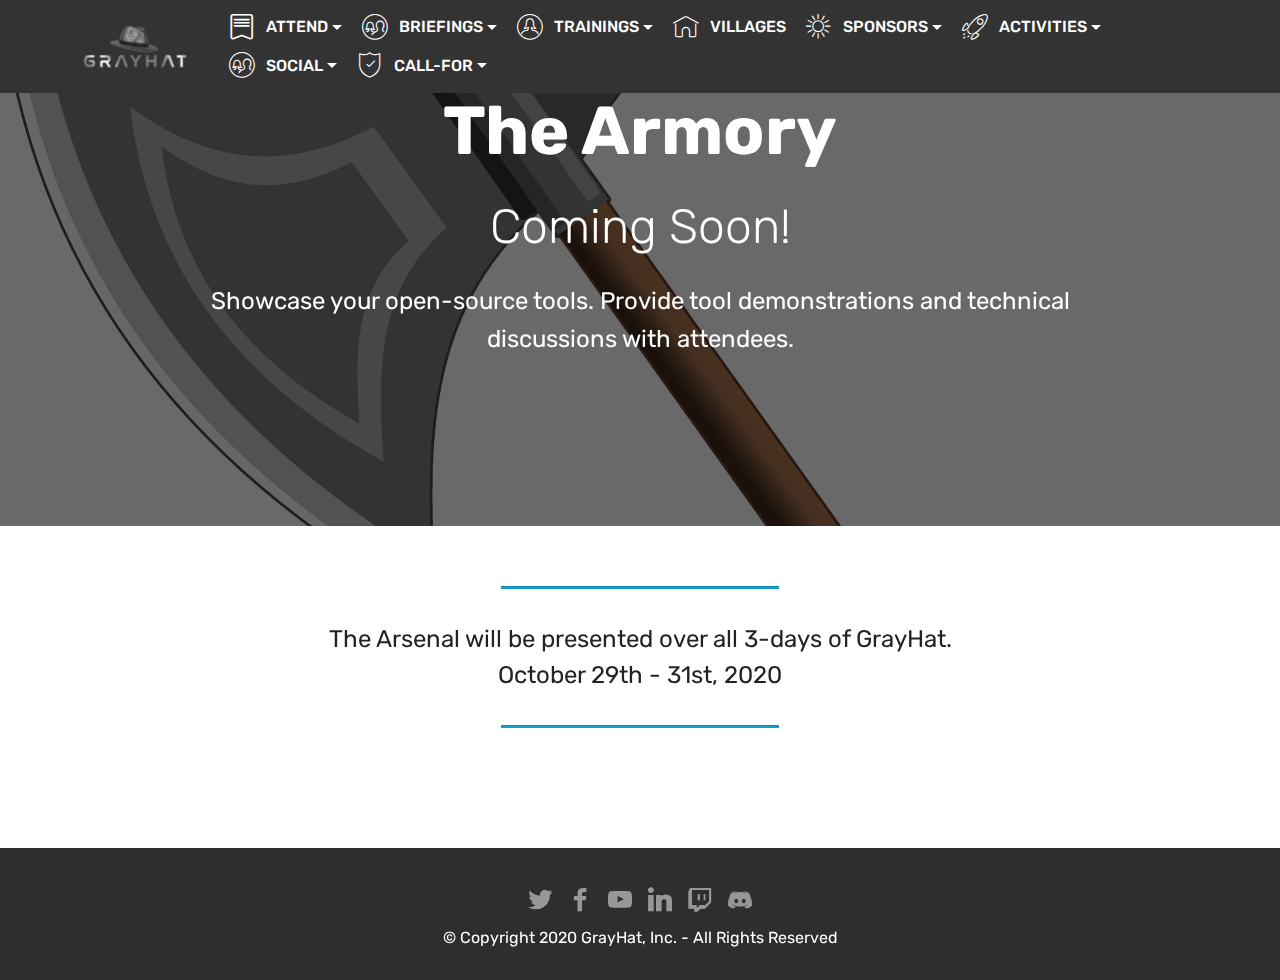
==== armory.html @ 20789bc1 "updating site" ====
<!DOCTYPE html>
<html  >
<head>
  <!-- Site made with Mobirise Website Builder v4.12.4, https://mobirise.com -->
  <meta charset="UTF-8">
  <meta http-equiv="X-UA-Compatible" content="IE=edge">
  <meta name="generator" content="Mobirise v4.12.4, mobirise.com">
  <meta name="viewport" content="width=device-width, initial-scale=1, minimum-scale=1">
  <link rel="shortcut icon" href="assets/images/grayhat-logo-1-122x69.png" type="image/x-icon">
  <meta name="description" content="GrayHat - The Armory">
  
  
  <title>GrayHat - The Armory</title>
  <link rel="stylesheet" href="assets/web/assets/mobirise-icons-bold/mobirise-icons-bold.css">
  <link rel="stylesheet" href="assets/web/assets/mobirise-icons/mobirise-icons.css">
  <link rel="stylesheet" href="assets/bootstrap/css/bootstrap.min.css">
  <link rel="stylesheet" href="assets/bootstrap/css/bootstrap-grid.min.css">
  <link rel="stylesheet" href="assets/bootstrap/css/bootstrap-reboot.min.css">
  <link rel="stylesheet" href="assets/tether/tether.min.css">
  <link rel="stylesheet" href="assets/socicon/css/styles.css">
  <link rel="stylesheet" href="assets/dropdown/css/style.css">
  <link rel="stylesheet" href="assets/theme/css/style.css">
  <link rel="preload" as="style" href="assets/mobirise/css/mbr-additional.css"><link rel="stylesheet" href="assets/mobirise/css/mbr-additional.css" type="text/css">
  
  
  
</head>
<body>
  <section class="menu cid-s6uldyGZI9" once="menu" id="menu1-14">

    

    <nav class="navbar navbar-expand beta-menu navbar-dropdown align-items-center navbar-fixed-top navbar-toggleable-sm">
        <button class="navbar-toggler navbar-toggler-right" type="button" data-toggle="collapse" data-target="#navbarSupportedContent" aria-controls="navbarSupportedContent" aria-expanded="false" aria-label="Toggle navigation">
            <div class="hamburger">
                <span></span>
                <span></span>
                <span></span>
                <span></span>
            </div>
        </button>
        <div class="menu-logo">
            <div class="navbar-brand">
                <span class="navbar-logo">
                    <a href="https://grayhat.co">
                         <img src="assets/images/grayhat-logo-1-122x69.png" alt="Mobirise" title="" style="height: 3.8rem;">
                    </a>
                </span>
                
            </div>
        </div>
        <div class="collapse navbar-collapse" id="navbarSupportedContent">
            <ul class="navbar-nav nav-dropdown nav-right" data-app-modern-menu="true"><li class="nav-item dropdown">
                    <a class="nav-link link text-white dropdown-toggle display-4" href="https://grayhat.co/schedule.html" data-toggle="dropdown-submenu" aria-expanded="false"><span class="mbrib-bookmark mbr-iconfont mbr-iconfont-btn"></span>
                        ATTEND</a><div class="dropdown-menu"><a class="text-white dropdown-item display-4" href="https://www.eventbrite.com/e/grayhat-conference-tickets-117352322957" target="_blank">Registration<br></a><a class="text-white dropdown-item display-4" href="index.html" target="_blank">CISO Summit<br></a><a class="text-white dropdown-item display-4" href="women-in-tech.html" target="_blank">Women in Tech<br></a><a class="text-white dropdown-item display-4" href="coc.html" target="_blank">Code of Conduct<br></a></div>
                </li><li class="nav-item dropdown"><a class="nav-link link text-white dropdown-toggle display-4" href="https://grayhat.co/schedule.html" aria-expanded="false" data-toggle="dropdown-submenu"><span class="mbri-users mbr-iconfont mbr-iconfont-btn"></span>
                        BRIEFINGS</a><div class="dropdown-menu"><a class="text-white dropdown-item display-4" href="sched.html" aria-expanded="false" target="_blank">Keynotes<br></a><a class="text-white dropdown-item display-4" href="index.html" aria-expanded="false" target="_blank">Village Briefings<br></a><a class="text-white dropdown-item display-4" href="coc.html" aria-expanded="false" target="_blank">Code of Conduct<br></a></div></li><li class="nav-item dropdown"><a class="nav-link link text-white dropdown-toggle display-4" href="https://grayhat.co/schedule.html" aria-expanded="false" data-toggle="dropdown-submenu"><span class="mbri-user2 mbr-iconfont mbr-iconfont-btn"></span>
                        TRAININGS</a><div class="dropdown-menu"><a class="text-white dropdown-item display-4" href="index.html" aria-expanded="false">Pre-Con Training<br></a><a class="text-white dropdown-item display-4" href="index.html" aria-expanded="false">Training Schedule<br></a><a class="text-white dropdown-item display-4" href="index.html" aria-expanded="false">On-Demand Training<br></a><a class="text-white dropdown-item display-4" href="index.html" aria-expanded="false">Meet the Expert<br></a><a class="text-white dropdown-item display-4" href="index.html" aria-expanded="false">Hands-On Labs<br></a><a class="text-white dropdown-item display-4" href="coc.html" aria-expanded="false">Code of Conduct <br></a></div></li><li class="nav-item"><a class="nav-link link text-white display-4" href="villages.html" aria-expanded="false"><span class="mbri-home mbr-iconfont mbr-iconfont-btn"></span>
                        VILLAGES</a></li><li class="nav-item dropdown"><a class="nav-link link text-white dropdown-toggle display-4" href="https://grayhat.co/schedule.html" aria-expanded="false" data-toggle="dropdown-submenu"><span class="mbri-sun2 mbr-iconfont mbr-iconfont-btn"></span>
                        SPONSORS</a><div class="dropdown-menu"><a class="text-white dropdown-item display-4" href="sponsor-news.html" aria-expanded="false">Business Hall<br></a><a class="text-white dropdown-item display-4" href="sponsor-news.html" aria-expanded="false">Demo Labs<br></a><a class="text-white dropdown-item display-4" href="sponsor-news.html" aria-expanded="false">Become a Sponsor<br></a><a class="text-white dropdown-item display-4" href="sponsor-news.html" aria-expanded="false">Sponsor News<br></a></div></li><li class="nav-item dropdown"><a class="nav-link link text-white dropdown-toggle display-4" href="https://grayhat.co/schedule.html" aria-expanded="false" data-toggle="dropdown-submenu"><span class="mbri-rocket mbr-iconfont mbr-iconfont-btn"></span>
                        ACTIVITIES</a><div class="dropdown-menu"><div class="dropdown"><a class="text-white dropdown-item dropdown-toggle display-4" href="https://grayhat.co/schedule.html" aria-expanded="false" data-toggle="dropdown-submenu">Armory<br></a><div class="dropdown-menu dropdown-submenu"><a class="text-white dropdown-item display-4" href="armory.html" aria-expanded="false">Overview<br></a><a class="text-white dropdown-item display-4" href="armory.html" aria-expanded="false">Schedule</a></div></div><div class="dropdown"><a class="text-white dropdown-item dropdown-toggle display-4" href="https://grayhat.co/schedule.html" aria-expanded="false" data-toggle="dropdown-submenu">Contests</a><div class="dropdown-menu dropdown-submenu"><a class="text-white dropdown-item display-4" href="https://grayhat.co/schedule.html" aria-expanded="false">OpenSOC</a><a class="text-white dropdown-item display-4" href="https://grayhat.co/schedule.html" aria-expanded="false">GrayHat CTF</a><a class="text-white dropdown-item display-4" href="https://grayhat.co/schedule.html" aria-expanded="false">Red Team CTF</a><a class="text-white dropdown-item display-4" href="https://grayhat.co/schedule.html" aria-expanded="false">OpenCTF</a></div></div><div class="dropdown"><a class="text-white dropdown-item dropdown-toggle display-4" href="https://grayhat.co/schedule.html" aria-expanded="false" data-toggle="dropdown-submenu">Bug Bounty Summit</a><div class="dropdown-menu dropdown-submenu"><a class="text-white dropdown-item display-4" href="https://grayhat.co/schedule.html" aria-expanded="false">Schedule</a><a class="text-white dropdown-item display-4" href="https://grayhat.co/schedule.html" aria-expanded="false">Bug Bounty Companies</a><a class="text-white dropdown-item display-4" href="https://grayhat.co/schedule.html" aria-expanded="false">Awards Ceremony</a></div></div></div></li><li class="nav-item dropdown"><a class="nav-link link text-white dropdown-toggle display-4" href="https://grayhat.co/schedule.html" aria-expanded="false" data-toggle="dropdown-submenu"><span class="mbri-users mbr-iconfont mbr-iconfont-btn"></span>
                        SOCIAL</a><div class="dropdown-menu"><a class="text-white dropdown-item display-4" href="https://discordapp.com/channels/689529864558346331/752277700617437337" aria-expanded="false" target="_blank">Hacker Jeopardy</a><a class="text-white dropdown-item display-4" href="https://discordapp.com/channels/689529864558346331/752277747950420088" aria-expanded="false" target="_blank">Hacker Karaoke</a><a class="text-white dropdown-item display-4" href="https://discordapp.com/channels/689529864558346331/752277824051609680" aria-expanded="false" target="_blank">Hacker Jack</a><a class="text-white dropdown-item display-4" href="https://discordapp.com/channels/689529864558346331/752277846139076668" aria-expanded="false" target="_blank">Who Slide is It?</a></div></li><li class="nav-item dropdown"><a class="nav-link link text-white dropdown-toggle display-4" href="https://grayhat.co/schedule.html" aria-expanded="false" data-toggle="dropdown-submenu"><span class="mbri-protect mbr-iconfont mbr-iconfont-btn"></span>
                        CALL-FOR</a><div class="dropdown-menu"><a class="text-white dropdown-item display-4" href="https://docs.google.com/forms/d/e/1FAIpQLSeH85j9T8kRL5LylYqbS5KAeYRYimTyxGJGVFm8DTb9JPrv-w/viewform" aria-expanded="false" target="_blank">Call for Training</a><a class="text-white dropdown-item display-4" href="https://docs.google.com/forms/d/e/1FAIpQLSdlSzEYxf9-gH452ZTFCKAq9mHn47L626XNvXeAyffzyzsGUw/viewform" aria-expanded="false">Call for Villages</a><a class="text-white dropdown-item display-4" href="https://docs.google.com/forms/d/e/1FAIpQLSejqxSB2N9RmgLuUEq3yHIbuRSvRcI33FbCUlPXoOQoURFlgw/viewform" aria-expanded="false" target="_blank">Call for Armory</a><a class="text-white dropdown-item display-4" href="https://grayhat.co/schedule.html" aria-expanded="false">Call for Volunteers</a><a class="text-white dropdown-item display-4" href="https://grayhat.co/schedule.html" aria-expanded="false">Scholarship</a><a class="text-white dropdown-item display-4" href="coc.html" aria-expanded="false" target="_blank">Code of Conduct</a></div></li></ul>
            
        </div>
    </nav>
</section>

<section class="engine"><a href="https://mobirise.info/f">easy website maker</a></section><section class="header1 cid-s9QWpRsljf mbr-parallax-background" id="header1-16">

    

    <div class="mbr-overlay" style="opacity: 0.6; background-color: rgb(16, 16, 16);">
    </div>

    <div class="container">
        <div class="row justify-content-md-center">
            <div class="mbr-white col-md-10">
                <h1 class="mbr-section-title align-center mbr-bold pb-3 mbr-fonts-style display-1">
                    The Armory</h1>
                <h3 class="mbr-section-subtitle align-center mbr-light pb-3 mbr-fonts-style display-2">
                    Coming Soon!</h3>
                <p class="mbr-text align-center pb-3 mbr-fonts-style display-5">
                    Showcase your open-source tools. Provide tool demonstrations and technical discussions with attendees.</p>
                
            </div>
        </div>
    </div>

</section>

<section class="mbr-section article content9 cid-s9QWuADCw8" id="content9-17">
    
     

    <div class="container">
        <div class="inner-container" style="width: 100%;">
            <hr class="line" style="width: 25%;">
            <div class="section-text align-center mbr-fonts-style display-5">
                    The Arsenal will be presented over all 3-days of GrayHat.<br>October 29th - 31st, 2020</div>
            <hr class="line" style="width: 25%;">
        </div>
        </div>
</section>

<section once="footers" class="cid-s6uloFWdCZ" id="footer7-15">

    

    

    <div class="container">
        <div class="media-container-row align-center mbr-white">
            <div class="row row-links">
                <ul class="foot-menu">
                    
                    
                    
                    
                    
                <li class="foot-menu-item mbr-fonts-style display-7">&nbsp;</li><li class="foot-menu-item mbr-fonts-style display-7">&nbsp;</li><li class="foot-menu-item mbr-fonts-style display-7">&nbsp;</li><li class="foot-menu-item mbr-fonts-style display-7">&nbsp;</li><li class="foot-menu-item mbr-fonts-style display-7">&nbsp; &nbsp; &nbsp; &nbsp;</li></ul>
            </div>
            <div class="row social-row">
                <div class="social-list align-right pb-2">
                    
                    
                    
                    
                    
                    
                <div class="soc-item">
                        <a href="https://grayhat.co" target="_blank">
                            <span class="mbr-iconfont mbr-iconfont-social socicon-twitter socicon"></span>
                        </a>
                    </div><div class="soc-item">
                        <a href="https://grayhat.co" target="_blank">
                            <span class="mbr-iconfont mbr-iconfont-social socicon-facebook socicon"></span>
                        </a>
                    </div><div class="soc-item">
                        <a href="https://grayhat.co" target="_blank">
                            <span class="mbr-iconfont mbr-iconfont-social socicon-youtube socicon"></span>
                        </a>
                    </div><div class="soc-item">
                        <a href="https://grayhat.co" target="_blank">
                            <span class="mbr-iconfont mbr-iconfont-social socicon-linkedin socicon"></span>
                        </a>
                    </div><div class="soc-item">
                        <a href="https://grayhat.co" target="_blank">
                            <span class="mbr-iconfont mbr-iconfont-social socicon-twitch socicon"></span>
                        </a>
                    </div><div class="soc-item">
                        <a href="https://grayhat.co" target="_blank">
                            <span class="mbr-iconfont mbr-iconfont-social socicon-discord socicon"></span>
                        </a>
                    </div></div>
            </div>
            <div class="row row-copirayt">
                <p class="mbr-text mb-0 mbr-fonts-style mbr-white align-center display-7">
                    © Copyright 2020 GrayHat, Inc. - All Rights Reserved
                </p>
            </div>
        </div>
    </div>
</section>


  <script src="assets/web/assets/jquery/jquery.min.js"></script>
  <script src="assets/popper/popper.min.js"></script>
  <script src="assets/bootstrap/js/bootstrap.min.js"></script>
  <script src="assets/smoothscroll/smooth-scroll.js"></script>
  <script src="assets/tether/tether.min.js"></script>
  <script src="assets/touchswipe/jquery.touch-swipe.min.js"></script>
  <script src="assets/parallax/jarallax.min.js"></script>
  <script src="assets/dropdown/js/nav-dropdown.js"></script>
  <script src="assets/dropdown/js/navbar-dropdown.js"></script>
  <script src="assets/theme/js/script.js"></script>
  
  
</body>
</html>
---- assets/web/assets/mobirise-icons-bold/mobirise-icons-bold.css ----
@font-face {
  font-family: 'mobirise-icons-bold';
  font-display: swap;
  src:  url('mobirise-icons-bold.eot?m1l4yr');
  src:  url('mobirise-icons-bold.eot?m1l4yr#iefix') format('embedded-opentype'),
    url('mobirise-icons-bold.ttf?m1l4yr') format('truetype'),
    url('mobirise-icons-bold.woff?m1l4yr') format('woff'),
    url('mobirise-icons-bold.svg?m1l4yr#mobirise-icons-bold') format('svg');
  font-weight: normal;
  font-style: normal;
}

[class^="mbrib-"], [class*="mbrib-"] {
  /* use !important to prevent issues with browser extensions that change fonts */
  font-family: 'mobirise-icons-bold' !important;
  speak: none;
  font-style: normal;
  font-weight: normal;
  font-variant: normal;
  text-transform: none;
  line-height: 1;

  /* Better Font Rendering =========== */
  -webkit-font-smoothing: antialiased;
  -moz-osx-font-smoothing: grayscale;
}

.mbrib-add-submenu:before {
  content: "\e900";
}
.mbrib-alert:before {
  content: "\e901";
}
.mbrib-align-center:before {
  content: "\e902";
}
.mbrib-align-justify:before {
  content: "\e903";
}
.mbrib-align-left:before {
  content: "\e904";
}
.mbrib-align-right:before {
  content: "\e905";
}
.mbrib-android:before {
  content: "\e906";
}
.mbrib-apple:before {
  content: "\e907";
}
.mbrib-arrow-down:before {
  content: "\e908";
}
.mbrib-arrow-next:before {
  content: "\e909";
}
.mbrib-arrow-prev:before {
  content: "\e90a";
}
.mbrib-arrow-up:before {
  content: "\e90b";
}
.mbrib-bold:before {
  content: "\e90c";
}
.mbrib-bookmark:before {
  content: "\e90d";
}
.mbrib-bootstrap:before {
  content: "\e90e";
}
.mbrib-briefcase:before {
  content: "\e90f";
}
.mbrib-browse:before {
  content: "\e910";
}
.mbrib-bulleted-list:before {
  content: "\e911";
}
.mbrib-calendar:before {
  content: "\e912";
}
.mbrib-camera:before {
  content: "\e913";
}
.mbrib-cart-add:before {
  content: "\e914";
}
.mbrib-cart-full:before {
  content: "\e915";
}
.mbrib-cash:before {
  content: "\e916";
}
.mbrib-change-style:before {
  content: "\e917";
}
.mbrib-chat:before {
  content: "\e918";
}
.mbrib-clock:before {
  content: "\e919";
}
.mbrib-close:before {
  content: "\e91a";
}
.mbrib-cloud:before {
  content: "\e91b";
}
.mbrib-code:before {
  content: "\e91c";
}
.mbrib-contact-form:before {
  content: "\e91d";
}
.mbrib-credit-card:before {
  content: "\e91e";
}
.mbrib-cursor-click:before {
  content: "\e91f";
}
.mbrib-cust-feedback:before {
  content: "\e920";
}
.mbrib-database:before {
  content: "\e921";
}
.mbrib-delivery:before {
  content: "\e922";
}
.mbrib-desktop:before {
  content: "\e923";
}
.mbrib-devices:before {
  content: "\e924";
}
.mbrib-down:before {
  content: "\e925";
}
.mbrib-download:before {
  content: "\e926";
}
.mbrib-drag-n-drop:before {
  content: "\e927";
}
.mbrib-drag-n-drop2:before {
  content: "\e928";
}
.mbrib-edit:before {
  content: "\e929";
}
.mbrib-edit2:before {
  content: "\e92a";
}
.mbrib-error:before {
  content: "\e92b";
}
.mbrib-extension:before {
  content: "\e92c";
}
.mbrib-features:before {
  content: "\e92d";
}
.mbrib-file:before {
  content: "\e92e";
}
.mbrib-flag:before {
  content: "\e92f";
}
.mbrib-folder:before {
  content: "\e930";
}
.mbrib-gift:before {
  content: "\e931";
}
.mbrib-github:before {
  content: "\e932";
}
.mbrib-globe-2:before {
  content: "\e933";
}
.mbrib-globe:before {
  content: "\e934";
}
.mbrib-growing-chart:before {
  content: "\e935";
}
.mbrib-hearth:before {
  content: "\e936";
}
.mbrib-help:before {
  content: "\e937";
}
.mbrib-home:before {
  content: "\e938";
}
.mbrib-hot-cup:before {
  content: "\e939";
}
.mbrib-idea:before {
  content: "\e93a";
}
.mbrib-image-gallery:before {
  content: "\e93b";
}
.mbrib-image-slider:before {
  content: "\e93c";
}
.mbrib-info:before {
  content: "\e93d";
}
.mbrib-italic:before {
  content: "\e93e";
}
.mbrib-key:before {
  content: "\e93f";
}
.mbrib-laptop:before {
  content: "\e940";
}
.mbrib-layers:before {
  content: "\e941";
}
.mbrib-left-right:before {
  content: "\e942";
}
.mbrib-left:before {
  content: "\e943";
}
.mbrib-letter:before {
  content: "\e944";
}
.mbrib-like:before {
  content: "\e945";
}
.mbrib-link:before {
  content: "\e946";
}
.mbrib-lock:before {
  content: "\e947";
}
.mbrib-login:before {
  content: "\e948";
}
.mbrib-logout:before {
  content: "\e949";
}
.mbrib-magic-stick:before {
  content: "\e94a";
}
.mbrib-map-pin:before {
  content: "\e94b";
}
.mbrib-menu:before {
  content: "\e94c";
}
.mbrib-mobile:before {
  content: "\e94d";
}
.mbrib-mobile2:before {
  content: "\e94e";
}
.mbrib-mobirise:before {
  content: "\e94f";
}
.mbrib-more-horizontal:before {
  content: "\e950";
}
.mbrib-more-vertical:before {
  content: "\e951";
}
.mbrib-music:before {
  content: "\e952";
}
.mbrib-new-file:before {
  content: "\e953";
}
.mbrib-numbered-list:before {
  content: "\e954";
}
.mbrib-opened-folder:before {
  content: "\e955";
}
.mbrib-pages:before {
  content: "\e956";
}
.mbrib-paper-plane:before {
  content: "\e957";
}
.mbrib-paperclip:before {
  content: "\e958";
}
.mbrib-photo:before {
  content: "\e959";
}
.mbrib-photos:before {
  content: "\e95a";
}
.mbrib-pin:before {
  content: "\e95b";
}
.mbrib-play:before {
  content: "\e95c";
}
.mbrib-plus:before {
  content: "\e95d";
}
.mbrib-preview:before {
  content: "\e95e";
}
.mbrib-print:before {
  content: "\e95f";
}
.mbrib-protect:before {
  content: "\e960";
}
.mbrib-question:before {
  content: "\e961";
}
.mbrib-quote-left:before {
  content: "\e962";
}
.mbrib-quote-right:before {
  content: "\e963";
}
.mbrib-redo:before {
  content: "\e964";
}
.mbrib-refresh:before {
  content: "\e965";
}
.mbrib-responsive:before {
  content: "\e966";
}
.mbrib-right:before {
  content: "\e967";
}
.mbrib-rocket:before {
  content: "\e968";
}
.mbrib-sad-face:before {
  content: "\e969";
}
.mbrib-sale:before {
  content: "\e96a";
}
.mbrib-save:before {
  content: "\e96b";
}
.mbrib-search:before {
  content: "\e96c";
}
.mbrib-setting:before {
  content: "\e96d";
}
.mbrib-setting2:before {
  content: "\e96e";
}
.mbrib-setting3:before {
  content: "\e96f";
}
.mbrib-share:before {
  content: "\e970";
}
.mbrib-shopping-bag:before {
  content: "\e971";
}
.mbrib-shopping-basket:before {
  content: "\e972";
}
.mbrib-shopping-cart:before {
  content: "\e973";
}
.mbrib-sites:before {
  content: "\e974";
}
.mbrib-smile-face:before {
  content: "\e975";
}
.mbrib-speed:before {
  content: "\e976";
}
.mbrib-star:before {
  content: "\e977";
}
.mbrib-success:before {
  content: "\e978";
}
.mbrib-sun:before {
  content: "\e979";
}
.mbrib-sun2:before {
  content: "\e97a";
}
.mbrib-tablet-vertical:before {
  content: "\e97b";
}
.mbrib-tablet:before {
  content: "\e97c";
}
.mbrib-target:before {
  content: "\e97d";
}
.mbrib-timer:before {
  content: "\e97e";
}
.mbrib-to-ftp:before {
  content: "\e97f";
}
.mbrib-to-local-drive:before {
  content: "\e980";
}
.mbrib-touch-swipe:before {
  content: "\e981";
}
.mbrib-touch:before {
  content: "\e982";
}
.mbrib-trash:before {
  content: "\e983";
}
.mbrib-underline:before {
  content: "\e984";
}
.mbrib-undo:before {
  content: "\e985";
}
.mbrib-unlink:before {
  content: "\e986";
}
.mbrib-unlock:before {
  content: "\e987";
}
.mbrib-up-down:before {
  content: "\e988";
}
.mbrib-up:before {
  content: "\e989";
}
.mbrib-update:before {
  content: "\e98a";
}
.mbrib-upload:before {
  content: "\e98b";
}
.mbrib-user:before {
  content: "\e98c";
}
.mbrib-user2:before {
  content: "\e98d";
}
.mbrib-users:before {
  content: "\e98e";
}
.mbrib-video-play:before {
  content: "\e98f";
}
.mbrib-video:before {
  content: "\e990";
}
.mbrib-watch:before {
  content: "\e991";
}
.mbrib-website-theme:before {
  content: "\e992";
}
.mbrib-wifi:before {
  content: "\e993";
}
.mbrib-windows:before {
  content: "\e994";
}
.mbrib-zoom-out:before {
  content: "\e995";
}
---- assets/web/assets/mobirise-icons/mobirise-icons.css ----
@font-face {
  font-family: 'MobiriseIcons';
  src:  url('mobirise-icons.eot?spat4u');
  src:  url('mobirise-icons.eot?spat4u#iefix') format('embedded-opentype'),
    url('mobirise-icons.ttf?spat4u') format('truetype'),
    url('mobirise-icons.woff?spat4u') format('woff'),
    url('mobirise-icons.svg?spat4u#MobiriseIcons') format('svg');
  font-weight: normal;
  font-style: normal;
  font-display: swap;
}

[class^="mbri-"], [class*=" mbri-"] {
  /* use !important to prevent issues with browser extensions that change fonts */
  font-family: MobiriseIcons !important;
  speak: none;
  font-style: normal;
  font-weight: normal;
  font-variant: normal;
  text-transform: none;
  line-height: 1;

  /* Better Font Rendering =========== */
  -webkit-font-smoothing: antialiased;
  -moz-osx-font-smoothing: grayscale;
}

.mbri-add-submenu:before {
  content: "\e900";
}
.mbri-alert:before {
  content: "\e901";
}
.mbri-align-center:before {
  content: "\e902";
}
.mbri-align-justify:before {
  content: "\e903";
}
.mbri-align-left:before {
  content: "\e904";
}
.mbri-align-right:before {
  content: "\e905";
}
.mbri-android:before {
  content: "\e906";
}
.mbri-apple:before {
  content: "\e907";
}
.mbri-arrow-down:before {
  content: "\e908";
}
.mbri-arrow-next:before {
  content: "\e909";
}
.mbri-arrow-prev:before {
  content: "\e90a";
}
.mbri-arrow-up:before {
  content: "\e90b";
}
.mbri-bold:before {
  content: "\e90c";
}
.mbri-bookmark:before {
  content: "\e90d";
}
.mbri-bootstrap:before {
  content: "\e90e";
}
.mbri-briefcase:before {
  content: "\e90f";
}
.mbri-browse:before {
  content: "\e910";
}
.mbri-bulleted-list:before {
  content: "\e911";
}
.mbri-calendar:before {
  content: "\e912";
}
.mbri-camera:before {
  content: "\e913";
}
.mbri-cart-add:before {
  content: "\e914";
}
.mbri-cart-full:before {
  content: "\e915";
}
.mbri-cash:before {
  content: "\e916";
}
.mbri-change-style:before {
  content: "\e917";
}
.mbri-chat:before {
  content: "\e918";
}
.mbri-clock:before {
  content: "\e919";
}
.mbri-close:before {
  content: "\e91a";
}
.mbri-cloud:before {
  content: "\e91b";
}
.mbri-code:before {
  content: "\e91c";
}
.mbri-contact-form:before {
  content: "\e91d";
}
.mbri-credit-card:before {
  content: "\e91e";
}
.mbri-cursor-click:before {
  content: "\e91f";
}
.mbri-cust-feedback:before {
  content: "\e920";
}
.mbri-database:before {
  content: "\e921";
}
.mbri-delivery:before {
  content: "\e922";
}
.mbri-desktop:before {
  content: "\e923";
}
.mbri-devices:before {
  content: "\e924";
}
.mbri-down:before {
  content: "\e925";
}
.mbri-download:before {
  content: "\e989";
}
.mbri-drag-n-drop:before {
  content: "\e927";
}
.mbri-drag-n-drop2:before {
  content: "\e928";
}
.mbri-edit:before {
  content: "\e929";
}
.mbri-edit2:before {
  content: "\e92a";
}
.mbri-error:before {
  content: "\e92b";
}
.mbri-extension:before {
  content: "\e92c";
}
.mbri-features:before {
  content: "\e92d";
}
.mbri-file:before {
  content: "\e92e";
}
.mbri-flag:before {
  content: "\e92f";
}
.mbri-folder:before {
  content: "\e930";
}
.mbri-gift:before {
  content: "\e931";
}
.mbri-github:before {
  content: "\e932";
}
.mbri-globe:before {
  content: "\e933";
}
.mbri-globe-2:before {
  content: "\e934";
}
.mbri-growing-chart:before {
  content: "\e935";
}
.mbri-hearth:before {
  content: "\e936";
}
.mbri-help:before {
  content: "\e937";
}
.mbri-home:before {
  content: "\e938";
}
.mbri-hot-cup:before {
  content: "\e939";
}
.mbri-idea:before {
  content: "\e93a";
}
.mbri-image-gallery:before {
  content: "\e93b";
}
.mbri-image-slider:before {
  content: "\e93c";
}
.mbri-info:before {
  content: "\e93d";
}
.mbri-italic:before {
  content: "\e93e";
}
.mbri-key:before {
  content: "\e93f";
}
.mbri-laptop:before {
  content: "\e940";
}
.mbri-layers:before {
  content: "\e941";
}
.mbri-left-right:before {
  content: "\e942";
}
.mbri-left:before {
  content: "\e943";
}
.mbri-letter:before {
  content: "\e944";
}
.mbri-like:before {
  content: "\e945";
}
.mbri-link:before {
  content: "\e946";
}
.mbri-lock:before {
  content: "\e947";
}
.mbri-login:before {
  content: "\e948";
}
.mbri-logout:before {
  content: "\e949";
}
.mbri-magic-stick:before {
  content: "\e94a";
}
.mbri-map-pin:before {
  content: "\e94b";
}
.mbri-menu:before {
  content: "\e94c";
}
.mbri-mobile:before {
  content: "\e94d";
}
.mbri-mobile2:before {
  content: "\e94e";
}
.mbri-mobirise:before {
  content: "\e94f";
}
.mbri-more-horizontal:before {
  content: "\e950";
}
.mbri-more-vertical:before {
  content: "\e951";
}
.mbri-music:before {
  content: "\e952";
}
.mbri-new-file:before {
  content: "\e953";
}
.mbri-numbered-list:before {
  content: "\e954";
}
.mbri-opened-folder:before {
  content: "\e955";
}
.mbri-pages:before {
  content: "\e956";
}
.mbri-paper-plane:before {
  content: "\e957";
}
.mbri-paperclip:before {
  content: "\e958";
}
.mbri-photo:before {
  content: "\e959";
}
.mbri-photos:before {
  content: "\e95a";
}
.mbri-pin:before {
  content: "\e95b";
}
.mbri-play:before {
  content: "\e95c";
}
.mbri-plus:before {
  content: "\e95d";
}
.mbri-preview:before {
  content: "\e95e";
}
.mbri-print:before {
  content: "\e95f";
}
.mbri-protect:before {
  content: "\e960";
}
.mbri-question:before {
  content: "\e961";
}
.mbri-quote-left:before {
  content: "\e962";
}
.mbri-quote-right:before {
  content: "\e963";
}
.mbri-refresh:before {
  content: "\e964";
}
.mbri-responsive:before {
  content: "\e965";
}
.mbri-right:before {
  content: "\e966";
}
.mbri-rocket:before {
  content: "\e967";
}
.mbri-sad-face:before {
  content: "\e968";
}
.mbri-sale:before {
  content: "\e969";
}
.mbri-save:before {
  content: "\e96a";
}
.mbri-search:before {
  content: "\e96b";
}
.mbri-setting:before {
  content: "\e96c";
}
.mbri-setting2:before {
  content: "\e96d";
}
.mbri-setting3:before {
  content: "\e96e";
}
.mbri-share:before {
  content: "\e96f";
}
.mbri-shopping-bag:before {
  content: "\e970";
}
.mbri-shopping-basket:before {
  content: "\e971";
}
.mbri-shopping-cart:before {
  content: "\e972";
}
.mbri-sites:before {
  content: "\e973";
}
.mbri-smile-face:before {
  content: "\e974";
}
.mbri-speed:before {
  content: "\e975";
}
.mbri-star:before {
  content: "\e976";
}
.mbri-success:before {
  content: "\e977";
}
.mbri-sun:before {
  content: "\e978";
}
.mbri-sun2:before {
  content: "\e979";
}
.mbri-tablet:before {
  content: "\e97a";
}
.mbri-tablet-vertical:before {
  content: "\e97b";
}
.mbri-target:before {
  content: "\e97c";
}
.mbri-timer:before {
  content: "\e97d";
}
.mbri-to-ftp:before {
  content: "\e97e";
}
.mbri-to-local-drive:before {
  content: "\e97f";
}
.mbri-touch-swipe:before {
  content: "\e980";
}
.mbri-touch:before {
  content: "\e981";
}
.mbri-trash:before {
  content: "\e982";
}
.mbri-underline:before {
  content: "\e983";
}
.mbri-unlink:before {
  content: "\e984";
}
.mbri-unlock:before {
  content: "\e985";
}
.mbri-up-down:before {
  content: "\e986";
}
.mbri-up:before {
  content: "\e987";
}
.mbri-update:before {
  content: "\e988";
}
.mbri-upload:before {
 content: "\e926"; 
}
.mbri-user:before {
  content: "\e98a";
}
.mbri-user2:before {
  content: "\e98b";
}
.mbri-users:before {
  content: "\e98c";
}
.mbri-video:before {
  content: "\e98d";
}
.mbri-video-play:before {
  content: "\e98e";
}
.mbri-watch:before {
  content: "\e98f";
}
.mbri-website-theme:before {
  content: "\e990";
}
.mbri-wifi:before {
  content: "\e991";
}
.mbri-windows:before {
  content: "\e992";
}
.mbri-zoom-out:before {
  content: "\e993";
}
.mbri-redo:before {
  content: "\e994";
}
.mbri-undo:before {
  content: "\e995";
}
---- assets/socicon/css/styles.css ----
@charset "UTF-8";

@font-face {
  font-family: 'Socicon';
  src:  url('../fonts/socicon.eot');
  src:  url('../fonts/socicon.eot?#iefix') format('embedded-opentype'),
    url('../fonts/socicon.woff2') format('woff2'),
    url('../fonts/socicon.ttf') format('truetype'),
    url('../fonts/socicon.woff') format('woff'),
    url('../fonts/socicon.svg#socicon') format('svg');
  font-weight: normal;
  font-style: normal;
}

[data-icon]:before {
  font-family: "socicon" !important;
  content: attr(data-icon);
  font-style: normal !important;
  font-weight: normal !important;
  font-variant: normal !important;
  text-transform: none !important;
  speak: none;
  line-height: 1;
  -webkit-font-smoothing: antialiased;
  -moz-osx-font-smoothing: grayscale;
}

[class^="socicon-"], [class*=" socicon-"] {
  /* use !important to prevent issues with browser extensions that change fonts */
  font-family: 'Socicon' !important;
  speak: none;
  font-style: normal;
  font-weight: normal;
  font-variant: normal;
  text-transform: none;
  line-height: 1;

  /* Better Font Rendering =========== */
  -webkit-font-smoothing: antialiased;
  -moz-osx-font-smoothing: grayscale;
}

.socicon-eitaa:before {
  content: "\e97c";
}
.socicon-soroush:before {
  content: "\e97d";
}
.socicon-bale:before {
  content: "\e97e";
}
.socicon-zazzle:before {
  content: "\e97b";
}
.socicon-society6:before {
  content: "\e97a";
}
.socicon-redbubble:before {
  content: "\e979";
}
.socicon-avvo:before {
  content: "\e978";
}
.socicon-stitcher:before {
  content: "\e977";
}
.socicon-googlehangouts:before {
  content: "\e974";
}
.socicon-dlive:before {
  content: "\e975";
}
.socicon-vsco:before {
  content: "\e976";
}
.socicon-flipboard:before {
  content: "\e973";
}
.socicon-ubuntu:before {
  content: "\e958";
}
.socicon-artstation:before {
  content: "\e959";
}
.socicon-invision:before {
  content: "\e95a";
}
.socicon-torial:before {
  content: "\e95b";
}
.socicon-collectorz:before {
  content: "\e95c";
}
.socicon-seenthis:before {
  content: "\e95d";
}
.socicon-googleplaymusic:before {
  content: "\e95e";
}
.socicon-debian:before {
  content: "\e95f";
}
.socicon-filmfreeway:before {
  content: "\e960";
}
.socicon-gnome:before {
  content: "\e961";
}
.socicon-itchio:before {
  content: "\e962";
}
.socicon-jamendo:before {
  content: "\e963";
}
.socicon-mix:before {
  content: "\e964";
}
.socicon-sharepoint:before {
  content: "\e965";
}
.socicon-tinder:before {
  content: "\e966";
}
.socicon-windguru:before {
  content: "\e967";
}
.socicon-cdbaby:before {
  content: "\e968";
}
.socicon-elementaryos:before {
  content: "\e969";
}
.socicon-stage32:before {
  content: "\e96a";
}
.socicon-tiktok:before {
  content: "\e96b";
}
.socicon-gitter:before {
  content: "\e96c";
}
.socicon-letterboxd:before {
  content: "\e96d";
}
.socicon-threema:before {
  content: "\e96e";
}
.socicon-splice:before {
  content: "\e96f";
}
.socicon-metapop:before {
  content: "\e970";
}
.socicon-naver:before {
  content: "\e971";
}
.socicon-remote:before {
  content: "\e972";
}
.socicon-internet:before {
  content: "\e957";
}
.socicon-moddb:before {
  content: "\e94b";
}
.socicon-indiedb:before {
  content: "\e94c";
}
.socicon-traxsource:before {
  content: "\e94d";
}
.socicon-gamefor:before {
  content: "\e94e";
}
.socicon-pixiv:before {
  content: "\e94f";
}
.socicon-myanimelist:before {
  content: "\e950";
}
.socicon-blackberry:before {
  content: "\e951";
}
.socicon-wickr:before {
  content: "\e952";
}
.socicon-spip:before {
  content: "\e953";
}
.socicon-napster:before {
  content: "\e954";
}
.socicon-beatport:before {
  content: "\e955";
}
.socicon-hackerone:before {
  content: "\e956";
}
.socicon-hackernews:before {
  content: "\e946";
}
.socicon-smashwords:before {
  content: "\e947";
}
.socicon-kobo:before {
  content: "\e948";
}
.socicon-bookbub:before {
  content: "\e949";
}
.socicon-mailru:before {
  content: "\e94a";
}
.socicon-gitlab:before {
  content: "\e945";
}
.socicon-instructables:before {
  content: "\e944";
}
.socicon-portfolio:before {
  content: "\e943";
}
.socicon-codered:before {
  content: "\e940";
}
.socicon-origin:before {
  content: "\e941";
}
.socicon-nextdoor:before {
  content: "\e942";
}
.socicon-udemy:before {
  content: "\e93f";
}
.socicon-livemaster:before {
  content: "\e93e";
}
.socicon-crunchbase:before {
  content: "\e93b";
}
.socicon-homefy:before {
  content: "\e93c";
}
.socicon-calendly:before {
  content: "\e93d";
}
.socicon-realtor:before {
  content: "\e90f";
}
.socicon-tidal:before {
  content: "\e910";
}
.socicon-qobuz:before {
  content: "\e911";
}
.socicon-natgeo:before {
  content: "\e912";
}
.socicon-mastodon:before {
  content: "\e913";
}
.socicon-unsplash:before {
  content: "\e914";
}
.socicon-homeadvisor:before {
  content: "\e915";
}
.socicon-angieslist:before {
  content: "\e916";
}
.socicon-codepen:before {
  content: "\e917";
}
.socicon-slack:before {
  content: "\e918";
}
.socicon-openaigym:before {
  content: "\e919";
}
.socicon-logmein:before {
  content: "\e91a";
}
.socicon-fiverr:before {
  content: "\e91b";
}
.socicon-gotomeeting:before {
  content: "\e91c";
}
.socicon-aliexpress:before {
  content: "\e91d";
}
.socicon-guru:before {
  content: "\e91e";
}
.socicon-appstore:before {
  content: "\e91f";
}
.socicon-homes:before {
  content: "\e920";
}
.socicon-zoom:before {
  content: "\e921";
}
.socicon-alibaba:before {
  content: "\e922";
}
.socicon-craigslist:before {
  content: "\e923";
}
.socicon-wix:before {
  content: "\e924";
}
.socicon-redfin:before {
  content: "\e925";
}
.socicon-googlecalendar:before {
  content: "\e926";
}
.socicon-shopify:before {
  content: "\e927";
}
.socicon-freelancer:before {
  content: "\e928";
}
.socicon-seedrs:before {
  content: "\e929";
}
.socicon-bing:before {
  content: "\e92a";
}
.socicon-doodle:before {
  content: "\e92b";
}
.socicon-bonanza:before {
  content: "\e92c";
}
.socicon-squarespace:before {
  content: "\e92d";
}
.socicon-toptal:before {
  content: "\e92e";
}
.socicon-gust:before {
  content: "\e92f";
}
.socicon-ask:before {
  content: "\e930";
}
.socicon-trulia:before {
  content: "\e931";
}
.socicon-loomly:before {
  content: "\e932";
}
.socicon-ghost:before {
  content: "\e933";
}
.socicon-upwork:before {
  content: "\e934";
}
.socicon-fundable:before {
  content: "\e935";
}
.socicon-booking:before {
  content: "\e936";
}
.socicon-googlemaps:before {
  content: "\e937";
}
.socicon-zillow:before {
  content: "\e938";
}
.socicon-niconico:before {
  content: "\e939";
}
.socicon-toneden:before {
  content: "\e93a";
}
.socicon-augment:before {
  content: "\e908";
}
.socicon-bitbucket:before {
  content: "\e909";
}
.socicon-fyuse:before {
  content: "\e90a";
}
.socicon-yt-gaming:before {
  content: "\e90b";
}
.socicon-sketchfab:before {
  content: "\e90c";
}
.socicon-mobcrush:before {
  content: "\e90d";
}
.socicon-microsoft:before {
  content: "\e90e";
}
.socicon-pandora:before {
  content: "\e907";
}
.socicon-messenger:before {
  content: "\e906";
}
.socicon-gamewisp:before {
  content: "\e905";
}
.socicon-bloglovin:before {
  content: "\e904";
}
.socicon-tunein:before {
  content: "\e903";
}
.socicon-gamejolt:before {
  content: "\e901";
}
.socicon-trello:before {
  content: "\e902";
}
.socicon-spreadshirt:before {
  content: "\e900";
}
.socicon-500px:before {
  content: "\e000";
}
.socicon-8tracks:before {
  content: "\e001";
}
.socicon-airbnb:before {
  content: "\e002";
}
.socicon-alliance:before {
  content: "\e003";
}
.socicon-amazon:before {
  content: "\e004";
}
.socicon-amplement:before {
  content: "\e005";
}
.socicon-android:before {
  content: "\e006";
}
.socicon-angellist:before {
  content: "\e007";
}
.socicon-apple:before {
  content: "\e008";
}
.socicon-appnet:before {
  content: "\e009";
}
.socicon-baidu:before {
  content: "\e00a";
}
.socicon-bandcamp:before {
  content: "\e00b";
}
.socicon-battlenet:before {
  content: "\e00c";
}
.socicon-mixer:before {
  content: "\e00d";
}
.socicon-bebee:before {
  content: "\e00e";
}
.socicon-bebo:before {
  content: "\e00f";
}
.socicon-behance:before {
  content: "\e010";
}
.socicon-blizzard:before {
  content: "\e011";
}
.socicon-blogger:before {
  content: "\e012";
}
.socicon-buffer:before {
  content: "\e013";
}
.socicon-chrome:before {
  content: "\e014";
}
.socicon-coderwall:before {
  content: "\e015";
}
.socicon-curse:before {
  content: "\e016";
}
.socicon-dailymotion:before {
  content: "\e017";
}
.socicon-deezer:before {
  content: "\e018";
}
.socicon-delicious:before {
  content: "\e019";
}
.socicon-deviantart:before {
  content: "\e01a";
}
.socicon-diablo:before {
  content: "\e01b";
}
.socicon-digg:before {
  content: "\e01c";
}
.socicon-discord:before {
  content: "\e01d";
}
.socicon-disqus:before {
  content: "\e01e";
}
.socicon-douban:before {
  content: "\e01f";
}
.socicon-draugiem:before {
  content: "\e020";
}
.socicon-dribbble:before {
  content: "\e021";
}
.socicon-drupal:before {
  content: "\e022";
}
.socicon-ebay:before {
  content: "\e023";
}
.socicon-ello:before {
  content: "\e024";
}
.socicon-endomodo:before {
  content: "\e025";
}
.socicon-envato:before {
  content: "\e026";
}
.socicon-etsy:before {
  content: "\e027";
}
.socicon-facebook:before {
  content: "\e028";
}
.socicon-feedburner:before {
  content: "\e029";
}
.socicon-filmweb:before {
  content: "\e02a";
}
.socicon-firefox:before {
  content: "\e02b";
}
.socicon-flattr:before {
  content: "\e02c";
}
.socicon-flickr:before {
  content: "\e02d";
}
.socicon-formulr:before {
  content: "\e02e";
}
.socicon-forrst:before {
  content: "\e02f";
}
.socicon-foursquare:before {
  content: "\e030";
}
.socicon-friendfeed:before {
  content: "\e031";
}
.socicon-github:before {
  content: "\e032";
}
.socicon-goodreads:before {
  content: "\e033";
}
.socicon-google:before {
  content: "\e034";
}
.socicon-googlescholar:before {
  content: "\e035";
}
.socicon-googlegroups:before {
  content: "\e036";
}
.socicon-googlephotos:before {
  content: "\e037";
}
.socicon-googleplus:before {
  content: "\e038";
}
.socicon-grooveshark:before {
  content: "\e039";
}
.socicon-hackerrank:before {
  content: "\e03a";
}
.socicon-hearthstone:before {
  content: "\e03b";
}
.socicon-hellocoton:before {
  content: "\e03c";
}
.socicon-heroes:before {
  content: "\e03d";
}
.socicon-smashcast:before {
  content: "\e03e";
}
.socicon-horde:before {
  content: "\e03f";
}
.socicon-houzz:before {
  content: "\e040";
}
.socicon-icq:before {
  content: "\e041";
}
.socicon-identica:before {
  content: "\e042";
}
.socicon-imdb:before {
  content: "\e043";
}
.socicon-instagram:before {
  content: "\e044";
}
.socicon-issuu:before {
  content: "\e045";
}
.socicon-istock:before {
  content: "\e046";
}
.socicon-itunes:before {
  content: "\e047";
}
.socicon-keybase:before {
  content: "\e048";
}
.socicon-lanyrd:before {
  content: "\e049";
}
.socicon-lastfm:before {
  content: "\e04a";
}
.socicon-line:before {
  content: "\e04b";
}
.socicon-linkedin:before {
  content: "\e04c";
}
.socicon-livejournal:before {
  content: "\e04d";
}
.socicon-lyft:before {
  content: "\e04e";
}
.socicon-macos:before {
  content: "\e04f";
}
.socicon-mail:before {
  content: "\e050";
}
.socicon-medium:before {
  content: "\e051";
}
.socicon-meetup:before {
  content: "\e052";
}
.socicon-mixcloud:before {
  content: "\e053";
}
.socicon-modelmayhem:before {
  content: "\e054";
}
.socicon-mumble:before {
  content: "\e055";
}
.socicon-myspace:before {
  content: "\e056";
}
.socicon-newsvine:before {
  content: "\e057";
}
.socicon-nintendo:before {
  content: "\e058";
}
.socicon-npm:before {
  content: "\e059";
}
.socicon-odnoklassniki:before {
  content: "\e05a";
}
.socicon-openid:before {
  content: "\e05b";
}
.socicon-opera:before {
  content: "\e05c";
}
.socicon-outlook:before {
  content: "\e05d";
}
.socicon-overwatch:before {
  content: "\e05e";
}
.socicon-patreon:before {
  content: "\e05f";
}
.socicon-paypal:before {
  content: "\e060";
}
.socicon-periscope:before {
  content: "\e061";
}
.socicon-persona:before {
  content: "\e062";
}
.socicon-pinterest:before {
  content: "\e063";
}
.socicon-play:before {
  content: "\e064";
}
.socicon-player:before {
  content: "\e065";
}
.socicon-playstation:before {
  content: "\e066";
}
.socicon-pocket:before {
  content: "\e067";
}
.socicon-qq:before {
  content: "\e068";
}
.socicon-quora:before {
  content: "\e069";
}
.socicon-raidcall:before {
  content: "\e06a";
}
.socicon-ravelry:before {
  content: "\e06b";
}
.socicon-reddit:before {
  content: "\e06c";
}
.socicon-renren:before {
  content: "\e06d";
}
.socicon-researchgate:before {
  content: "\e06e";
}
.socicon-residentadvisor:before {
  content: "\e06f";
}
.socicon-reverbnation:before {
  content: "\e070";
}
.socicon-rss:before {
  content: "\e071";
}
.socicon-sharethis:before {
  content: "\e072";
}
.socicon-skype:before {
  content: "\e073";
}
.socicon-slideshare:before {
  content: "\e074";
}
.socicon-smugmug:before {
  content: "\e075";
}
.socicon-snapchat:before {
  content: "\e076";
}
.socicon-songkick:before {
  content: "\e077";
}
.socicon-soundcloud:before {
  content: "\e078";
}
.socicon-spotify:before {
  content: "\e079";
}
.socicon-stackexchange:before {
  content: "\e07a";
}
.socicon-stackoverflow:before {
  content: "\e07b";
}
.socicon-starcraft:before {
  content: "\e07c";
}
.socicon-stayfriends:before {
  content: "\e07d";
}
.socicon-steam:before {
  content: "\e07e";
}
.socicon-storehouse:before {
  content: "\e07f";
}
.socicon-strava:before {
  content: "\e080";
}
.socicon-streamjar:before {
  content: "\e081";
}
.socicon-stumbleupon:before {
  content: "\e082";
}
.socicon-swarm:before {
  content: "\e083";
}
.socicon-teamspeak:before {
  content: "\e084";
}
.socicon-teamviewer:before {
  content: "\e085";
}
.socicon-technorati:before {
  content: "\e086";
}
.socicon-telegram:before {
  content: "\e087";
}
.socicon-tripadvisor:before {
  content: "\e088";
}
.socicon-tripit:before {
  content: "\e089";
}
.socicon-triplej:before {
  content: "\e08a";
}
.socicon-tumblr:before {
  content: "\e08b";
}
.socicon-twitch:before {
  content: "\e08c";
}
.socicon-twitter:before {
  content: "\e08d";
}
.socicon-uber:before {
  content: "\e08e";
}
.socicon-ventrilo:before {
  content: "\e08f";
}
.socicon-viadeo:before {
  content: "\e090";
}
.socicon-viber:before {
  content: "\e091";
}
.socicon-viewbug:before {
  content: "\e092";
}
.socicon-vimeo:before {
  content: "\e093";
}
.socicon-vine:before {
  content: "\e094";
}
.socicon-vkontakte:before {
  content: "\e095";
}
.socicon-warcraft:before {
  content: "\e096";
}
.socicon-wechat:before {
  content: "\e097";
}
.socicon-weibo:before {
  content: "\e098";
}
.socicon-whatsapp:before {
  content: "\e099";
}
.socicon-wikipedia:before {
  content: "\e09a";
}
.socicon-windows:before {
  content: "\e09b";
}
.socicon-wordpress:before {
  content: "\e09c";
}
.socicon-wykop:before {
  content: "\e09d";
}
.socicon-xbox:before {
  content: "\e09e";
}
.socicon-xing:before {
  content: "\e09f";
}
.socicon-yahoo:before {
  content: "\e0a0";
}
.socicon-yammer:before {
  content: "\e0a1";
}
.socicon-yandex:before {
  content: "\e0a2";
}
.socicon-yelp:before {
  content: "\e0a3";
}
.socicon-younow:before {
  content: "\e0a4";
}
.socicon-youtube:before {
  content: "\e0a5";
}
.socicon-zapier:before {
  content: "\e0a6";
}
.socicon-zerply:before {
  content: "\e0a7";
}
.socicon-zomato:before {
  content: "\e0a8";
}
.socicon-zynga:before {
  content: "\e0a9";
}
---- assets/dropdown/css/style.css ----
.navbar-dropdown {
  left: 0;
  padding: 0;
  position: absolute;
  right: 0;
  top: 0;
  transition: all 0.45s ease;
  z-index: 1030;
  background: #282828; }
  .navbar-dropdown .navbar-logo {
    margin-right: 0.8rem;
    transition: margin 0.3s ease-in-out;
    vertical-align: middle; }
    .navbar-dropdown .navbar-logo img {
      height: 3.125rem;
      transition: all 0.3s ease-in-out; }
    .navbar-dropdown .navbar-logo.mbr-iconfont {
      font-size: 3.125rem;
      line-height: 3.125rem; }
  .navbar-dropdown .navbar-caption {
    font-weight: 700;
    white-space: normal;
    vertical-align: -4px;
    line-height: 3.125rem !important; }
    .navbar-dropdown .navbar-caption, .navbar-dropdown .navbar-caption:hover {
      color: inherit;
      text-decoration: none; }
  .navbar-dropdown .mbr-iconfont + .navbar-caption {
    vertical-align: -1px; }
  .navbar-dropdown.navbar-fixed-top {
    position: fixed; }
  .navbar-dropdown .navbar-brand span {
    vertical-align: -4px; }
  .navbar-dropdown.bg-color.transparent {
    background: none; }
  .navbar-dropdown.navbar-short .navbar-brand {
    padding: 0.625rem 0; }
    .navbar-dropdown.navbar-short .navbar-brand span {
      vertical-align: -1px; }
  .navbar-dropdown.navbar-short .navbar-caption {
    line-height: 2.375rem !important;
    vertical-align: -2px; }
  .navbar-dropdown.navbar-short .navbar-logo {
    margin-right: 0.5rem; }
    .navbar-dropdown.navbar-short .navbar-logo img {
      height: 2.375rem; }
    .navbar-dropdown.navbar-short .navbar-logo.mbr-iconfont {
      font-size: 2.375rem;
      line-height: 2.375rem; }
  .navbar-dropdown.navbar-short .mbr-table-cell {
    height: 3.625rem; }
  .navbar-dropdown .navbar-close {
    left: 0.6875rem;
    position: fixed;
    top: 0.75rem;
    z-index: 1000; }
  .navbar-dropdown .hamburger-icon {
    content: "";
    display: inline-block;
    vertical-align: middle;
    width: 16px;
    -webkit-box-shadow: 0 -6px 0 1px #282828,0 0 0 1px #282828,0 6px 0 1px #282828;
    -moz-box-shadow: 0 -6px 0 1px #282828,0 0 0 1px #282828,0 6px 0 1px #282828;
    box-shadow: 0 -6px 0 1px #282828,0 0 0 1px #282828,0 6px 0 1px #282828; }

.dropdown-menu .dropdown-toggle[data-toggle="dropdown-submenu"]::after {
  border-bottom: 0.35em solid transparent;
  border-left: 0.35em solid;
  border-right: 0;
  border-top: 0.35em solid transparent;
  margin-left: 0.3rem; }

.dropdown-menu .dropdown-item:focus {
  outline: 0; }

.nav-dropdown {
  font-size: 0.75rem;
  font-weight: 500;
  height: auto !important; }
  .nav-dropdown .nav-btn {
    padding-left: 1rem; }
  .nav-dropdown .link {
    margin: .667em 1.667em;
    font-weight: 500;
    padding: 0;
    transition: color .2s ease-in-out; }
    .nav-dropdown .link.dropdown-toggle {
      margin-right: 2.583em; }
      .nav-dropdown .link.dropdown-toggle::after {
        margin-left: .25rem;
        border-top: 0.35em solid;
        border-right: 0.35em solid transparent;
        border-left: 0.35em solid transparent;
        border-bottom: 0; }
      .nav-dropdown .link.dropdown-toggle[aria-expanded="true"] {
        margin: 0;
        padding: 0.667em 3.263em  0.667em 1.667em; }
  .nav-dropdown .link::after,
  .nav-dropdown .dropdown-item::after {
    color: inherit; }
  .nav-dropdown .btn {
    font-size: 0.75rem;
    font-weight: 700;
    letter-spacing: 0;
    margin-bottom: 0;
    padding-left: 1.25rem;
    padding-right: 1.25rem; }
  .nav-dropdown .dropdown-menu {
    border-radius: 0;
    border: 0;
    left: 0;
    margin: 0;
    padding-bottom: 1.25rem;
    padding-top: 1.25rem;
    position: relative; }
  .nav-dropdown .dropdown-submenu {
    margin-left: 0.125rem;
    top: 0; }
  .nav-dropdown .dropdown-item {
    font-weight: 500;
    line-height: 2;
    padding: 0.3846em 4.615em 0.3846em 1.5385em;
    position: relative;
    transition: color .2s ease-in-out, background-color .2s ease-in-out; }
    .nav-dropdown .dropdown-item::after {
      margin-top: -0.3077em;
      position: absolute;
      right: 1.1538em;
      top: 50%; }
    .nav-dropdown .dropdown-item:focus, .nav-dropdown .dropdown-item:hover {
      background: none; }

@media (max-width: 767px) {
  .nav-dropdown.navbar-toggleable-sm {
    bottom: 0;
    display: none;
    left: 0;
    overflow-x: hidden;
    position: fixed;
    top: 0;
    transform: translateX(-100%);
    -ms-transform: translateX(-100%);
    -webkit-transform: translateX(-100%);
    width: 18.75rem;
    z-index: 999; } }
.nav-dropdown.navbar-toggleable-xl {
  bottom: 0;
  display: none;
  left: 0;
  overflow-x: hidden;
  position: fixed;
  top: 0;
  transform: translateX(-100%);
  -ms-transform: translateX(-100%);
  -webkit-transform: translateX(-100%);
  width: 18.75rem;
  z-index: 999; }

.nav-dropdown-sm {
  display: block !important;
  overflow-x: hidden;
  overflow: auto;
  padding-top: 3.875rem; }
  .nav-dropdown-sm::after {
    content: "";
    display: block;
    height: 3rem;
    width: 100%; }
  .nav-dropdown-sm.collapse.in ~ .navbar-close {
    display: block !important; }
  .nav-dropdown-sm.collapsing, .nav-dropdown-sm.collapse.in {
    transform: translateX(0);
    -ms-transform: translateX(0);
    -webkit-transform: translateX(0);
    transition: all 0.25s ease-out;
    -webkit-transition: all 0.25s ease-out;
    background: #282828; }
  .nav-dropdown-sm.collapsing[aria-expanded="false"] {
    transform: translateX(-100%);
    -ms-transform: translateX(-100%);
    -webkit-transform: translateX(-100%); }
  .nav-dropdown-sm .nav-item {
    display: block;
    margin-left: 0 !important;
    padding-left: 0; }
  .nav-dropdown-sm .link,
  .nav-dropdown-sm .dropdown-item {
    border-top: 1px dotted rgba(255, 255, 255, 0.1);
    font-size: 0.8125rem;
    line-height: 1.6;
    margin: 0 !important;
    padding: 0.875rem 2.4rem 0.875rem 1.5625rem !important;
    position: relative;
    white-space: normal; }
    .nav-dropdown-sm .link:focus, .nav-dropdown-sm .link:hover,
    .nav-dropdown-sm .dropdown-item:focus,
    .nav-dropdown-sm .dropdown-item:hover {
      background: rgba(0, 0, 0, 0.2) !important;
      color: #c0a375; }
  .nav-dropdown-sm .nav-btn {
    position: relative;
    padding: 1.5625rem 1.5625rem 0 1.5625rem; }
    .nav-dropdown-sm .nav-btn::before {
      border-top: 1px dotted rgba(255, 255, 255, 0.1);
      content: "";
      left: 0;
      position: absolute;
      top: 0;
      width: 100%; }
    .nav-dropdown-sm .nav-btn + .nav-btn {
      padding-top: 0.625rem; }
      .nav-dropdown-sm .nav-btn + .nav-btn::before {
        display: none; }
  .nav-dropdown-sm .btn {
    padding: 0.625rem 0; }
  .nav-dropdown-sm .dropdown-toggle[data-toggle="dropdown-submenu"]::after {
    margin-left: .25rem;
    border-top: 0.35em solid;
    border-right: 0.35em solid transparent;
    border-left: 0.35em solid transparent;
    border-bottom: 0; }
  .nav-dropdown-sm .dropdown-toggle[data-toggle="dropdown-submenu"][aria-expanded="true"]::after {
    border-top: 0;
    border-right: 0.35em solid transparent;
    border-left: 0.35em solid transparent;
    border-bottom: 0.35em solid; }
  .nav-dropdown-sm .dropdown-menu {
    margin: 0;
    padding: 0;
    position: relative;
    top: 0;
    left: 0;
    width: 100%;
    border: 0;
    float: none;
    border-radius: 0;
    background: none; }
  .nav-dropdown-sm .dropdown-submenu {
    left: 100%;
    margin-left: 0.125rem;
    margin-top: -1.25rem;
    top: 0; }

.navbar-toggleable-sm .nav-dropdown .dropdown-menu {
  position: absolute; }

.navbar-toggleable-sm .nav-dropdown .dropdown-submenu {
  left: 100%;
  margin-left: 0.125rem;
  margin-top: -1.25rem;
  top: 0; }

.navbar-toggleable-sm.opened .nav-dropdown .dropdown-menu {
  position: relative; }

.navbar-toggleable-sm.opened .nav-dropdown .dropdown-submenu {
  left: 0;
  margin-left: 00rem;
  margin-top: 0rem;
  top: 0; }

.is-builder .nav-dropdown.collapsing {
  transition: none !important; }

/*# sourceMappingURL=style.css.map */
---- assets/theme/css/style.css ----
@charset "UTF-8";
/*!
 * Mobirise v4 theme (https://mobirise.com/)
 * Copyright 2017 Mobirise
 */
section {
  background-color: #eeeeee;
}

body {
  font-style: normal;
  line-height: 1.5;
}

section,
.container,
.container-fluid {
  position: relative;
  word-wrap: break-word;
}

a.mbr-iconfont:hover {
  text-decoration: none;
}

.article .lead p,
.article .lead ul,
.article .lead ol,
.article .lead pre,
.article .lead blockquote {
  margin-bottom: 0;
}

ul,
ol,
pre,
blockquote {
  margin-bottom: 2.3125rem;
}

pre {
  background: #f4f4f4;
  padding: 10px 24px;
  white-space: pre-wrap;
}

.inactive {
  -webkit-user-select: none;
  -moz-user-select: none;
  -ms-user-select: none;
  user-select: none;
  pointer-events: none;
  -webkit-user-drag: none;
  user-drag: none;
}

.mbr-section__comments .row {
  justify-content: center;
  -webkit-justify-content: center;
}

a {
  font-style: normal;
  font-weight: 400;
  cursor: pointer;
}
a, a:hover {
  text-decoration: none;
}

figure {
  margin-bottom: 0;
}

body {
  color: #232323;
}

h1,
h2,
h3,
h4,
h5,
h6,
.h1,
.h2,
.h3,
.h4,
.h5,
.h6,
.display-1,
.display-2,
.display-3,
.display-4 {
  line-height: 1;
  word-break: break-word;
  word-wrap: break-word;
}

.mbr-section-title {
  font-style: normal;
  line-height: 1.2;
}

.mbr-section-subtitle {
  line-height: 1.3;
}

.mbr-text {
  font-style: normal;
  line-height: 1.6;
}

b,
strong {
  font-weight: bold;
}

blockquote {
  padding: 10px 0 10px 20px;
  position: relative;
  border-left: 2px solid;
  border-color: #ff3366;
}

input:-webkit-autofill, input:-webkit-autofill:hover, input:-webkit-autofill:focus, input:-webkit-autofill:active {
  transition-delay: 9999s;
  transition-property: background-color, color;
}

textarea[type=hidden] {
  display: none;
}

body {
  position: relative;
}

section {
  background-position: 50% 50%;
  background-repeat: no-repeat;
  background-size: cover;
}
section .mbr-background-video,
section .mbr-background-video-preview {
  position: absolute;
  bottom: 0;
  left: 0;
  right: 0;
  top: 0;
}

.hidden {
  visibility: hidden;
}

.mbr-z-index20 {
  z-index: 20;
}

/*! Base colors */
.mbr-white {
  color: #ffffff;
}

.mbr-black {
  color: #000000;
}

.mbr-bg-white {
  background-color: #ffffff;
}

.mbr-bg-black {
  background-color: #000000;
}

/*! Text-aligns */
.align-left {
  text-align: left;
}

.align-center {
  text-align: center;
}

.align-right {
  text-align: right;
}

@media (max-width: 767px) {
  .align-left,
.align-center,
.align-right,
.mbr-section-btn,
.mbr-section-title {
    text-align: center;
  }
}
/*! Font-weight  */
.mbr-light {
  font-weight: 300;
}

.mbr-regular {
  font-weight: 400;
}

.mbr-semibold {
  font-weight: 500;
}

.mbr-bold {
  font-weight: 700;
}

/*! Media  */
.media-size-item {
  -webkit-flex: 1 1 auto;
  -moz-flex: 1 1 auto;
  -ms-flex: 1 1 auto;
  -o-flex: 1 1 auto;
  flex: 1 1 auto;
}

.media-content {
  -webkit-flex-basis: 100%;
  flex-basis: 100%;
}

.media-container-row {
  display: -ms-flexbox;
  display: -webkit-flex;
  display: flex;
  -webkit-flex-direction: row;
  -ms-flex-direction: row;
  flex-direction: row;
  -webkit-flex-wrap: wrap;
  -ms-flex-wrap: wrap;
  flex-wrap: wrap;
  -webkit-justify-content: center;
  -ms-flex-pack: center;
  justify-content: center;
  -webkit-align-content: center;
  -ms-flex-line-pack: center;
  align-content: center;
  -webkit-align-items: start;
  -ms-flex-align: start;
  align-items: start;
}
.media-container-row .media-size-item {
  width: 400px;
}

.media-container-column {
  display: -ms-flexbox;
  display: -webkit-flex;
  display: flex;
  -webkit-flex-direction: column;
  -ms-flex-direction: column;
  flex-direction: column;
  -webkit-flex-wrap: wrap;
  -ms-flex-wrap: wrap;
  flex-wrap: wrap;
  -webkit-justify-content: center;
  -ms-flex-pack: center;
  justify-content: center;
  -webkit-align-content: center;
  -ms-flex-line-pack: center;
  align-content: center;
  -webkit-align-items: stretch;
  -ms-flex-align: stretch;
  align-items: stretch;
}
.media-container-column > * {
  width: 100%;
}

@media (min-width: 992px) {
  .media-container-row {
    -webkit-flex-wrap: nowrap;
    -ms-flex-wrap: nowrap;
    flex-wrap: nowrap;
  }
}
figure {
  overflow: hidden;
}

figure[mbr-media-size] {
  transition: width 0.1s;
}

.mbr-figure img,
.mbr-figure iframe {
  display: block;
  width: 100%;
}

.card {
  background-color: transparent;
  border: none;
}

.card-box {
  width: 100%;
}

.card-img {
  text-align: center;
  flex-shrink: 0;
  -webkit-flex-shrink: 0;
}

.media {
  max-width: 100%;
  margin: 0 auto;
}

.mbr-figure {
  -ms-flex-item-align: center;
  -ms-grid-row-align: center;
  -webkit-align-self: center;
  align-self: center;
}

.media-container > div {
  max-width: 100%;
}

.mbr-figure img,
.card-img img {
  width: 100%;
}

@media (max-width: 991px) {
  .media-size-item {
    width: auto !important;
  }

  .media {
    width: auto;
  }

  .mbr-figure {
    width: 100% !important;
  }
}
/*! Buttons */
.btn {
  font-weight: 500;
  border-width: 2px;
  font-style: normal;
  letter-spacing: 1px;
  margin: 0.4rem 0.8rem;
  white-space: normal;
  -webkit-transition: all 0.3s ease-in-out;
  -moz-transition: all 0.3s ease-in-out;
  transition: all 0.3s ease-in-out;
  display: inline-flex;
  align-items: center;
  justify-content: center;
  word-break: break-word;
  -webkit-align-items: center;
  -webkit-justify-content: center;
  display: -webkit-inline-flex;
}

.btn-sm {
  font-weight: 500;
  letter-spacing: 1px;
  -webkit-transition: all 0.3s ease-in-out;
  -moz-transition: all 0.3s ease-in-out;
  transition: all 0.3s ease-in-out;
}

.btn-md {
  font-weight: 500;
  letter-spacing: 1px;
  margin: 0.4rem 0.8rem !important;
  -webkit-transition: all 0.3s ease-in-out;
  -moz-transition: all 0.3s ease-in-out;
  transition: all 0.3s ease-in-out;
}

.btn-lg {
  font-weight: 500;
  letter-spacing: 1px;
  margin: 0.4rem 0.8rem !important;
  -webkit-transition: all 0.3s ease-in-out;
  -moz-transition: all 0.3s ease-in-out;
  transition: all 0.3s ease-in-out;
}

.mbr-section-btn {
  margin-left: -0.25rem;
  margin-right: -0.25rem;
  font-size: 0;
}

nav .mbr-section-btn {
  margin-left: 0rem;
  margin-right: 0rem;
}

.btn-form {
  border-radius: 0;
}
.btn-form:hover {
  cursor: pointer;
}

/*! Btn icon margin */
.btn .mbr-iconfont,
.btn.btn-sm .mbr-iconfont {
  cursor: pointer;
  margin-right: 0.5rem;
}

.btn.btn-md .mbr-iconfont,
.btn.btn-md .mbr-iconfont {
  margin-right: 0.8rem;
}

.mbr-regular {
  font-weight: 400;
}

.mbr-semibold {
  font-weight: 500;
}

.mbr-bold {
  font-weight: 700;
}

[type=submit] {
  -webkit-appearance: none;
}

/*! Full-screen */
.mbr-fullscreen .mbr-overlay {
  min-height: 100vh;
}

.mbr-fullscreen {
  display: flex;
  display: -webkit-flex;
  display: -moz-flex;
  display: -ms-flex;
  display: -o-flex;
  align-items: center;
  -webkit-align-items: center;
  min-height: 100vh;
  padding-top: 3rem;
  padding-bottom: 3rem;
}

/*! Map */
.map {
  height: 25rem;
  position: relative;
}
.map iframe {
  width: 100%;
  height: 100%;
}

.mbr-overlay {
  background-color: #000;
  bottom: 0;
  left: 0;
  opacity: 0.5;
  position: absolute;
  right: 0;
  top: 0;
  z-index: 0;
  pointer-events: none;
}

/* Form */
blockquote {
  font-style: italic;
  padding: 10px 0 10px 20px;
  font-size: 1.09rem;
  position: relative;
  border-width: 3px;
}

.form-control {
  background-color: #f5f5f5;
  box-shadow: none;
  color: #565656;
  line-height: 1.43;
  min-height: 3.5em;
  padding: 1.07em 0.5em;
}
.form-control, .form-control:focus {
  border: 1px solid #e8e8e8;
}
.form-active .form-control:invalid {
  border-color: red;
}

.form-control-label {
  position: relative;
  cursor: pointer;
  margin-bottom: 0.357em;
  padding: 0;
}

.alert {
  color: #ffffff;
  border-radius: 0;
  border: 0;
  font-size: 0.875rem;
  line-height: 1.5;
  margin-bottom: 1.875rem;
  padding: 1.25rem;
  position: relative;
}
.alert.alert-form::after {
  background-color: inherit;
  bottom: -7px;
  content: "";
  display: block;
  height: 14px;
  left: 50%;
  margin-left: -7px;
  position: absolute;
  transform: rotate(45deg);
  width: 14px;
  -webkit-transform: rotate(45deg);
}

.form-asterisk {
  font-family: initial;
  position: absolute;
  top: -2px;
  font-weight: normal;
}

/*! Scroll to top arrow */
#scrollToTop a i:before {
  content: "";
  position: absolute;
  height: 40%;
  top: 25%;
  background: #fff;
  width: 2px;
  left: calc(50% - 1px);
}
#scrollToTop a i:after {
  content: "";
  position: absolute;
  display: block;
  border-top: 2px solid #fff;
  border-right: 2px solid #fff;
  width: 40%;
  height: 40%;
  left: 30%;
  bottom: 30%;
  transform: rotate(135deg);
  -webkit-transform: rotate(135deg);
}

.mbr-arrow-up {
  bottom: 25px;
  right: 90px;
  position: fixed;
  text-align: right;
  z-index: 5000;
  color: #ffffff;
  font-size: 32px;
  transform: rotate(180deg);
  -webkit-transform: rotate(180deg);
}

.mbr-arrow-up a {
  background: rgba(0, 0, 0, 0.2);
  border-radius: 3px;
  color: #fff;
  display: inline-block;
  height: 60px;
  width: 60px;
  outline-style: none !important;
  position: relative;
  text-decoration: none;
  transition: all 0.3s ease-in-out;
  cursor: pointer;
  text-align: center;
}
.mbr-arrow-up a:hover {
  background-color: rgba(0, 0, 0, 0.4);
}
.mbr-arrow-up a i {
  line-height: 60px;
}

.mbr-arrow-up-icon {
  display: block;
  color: #fff;
}

.mbr-arrow-up-icon::before {
  content: "›";
  display: inline-block;
  font-family: serif;
  font-size: 32px;
  line-height: 1;
  font-style: normal;
  position: relative;
  top: 6px;
  left: -4px;
  -webkit-transform: rotate(-90deg);
  transform: rotate(-90deg);
}

/*! Arrow Down */
.mbr-arrow {
  position: absolute;
  bottom: 45px;
  left: 50%;
  width: 60px;
  height: 60px;
  cursor: pointer;
  background-color: rgba(80, 80, 80, 0.5);
  border-radius: 50%;
  -webkit-transform: translateX(-50%);
  transform: translateX(-50%);
}
.mbr-arrow > a {
  display: inline-block;
  text-decoration: none;
  outline-style: none;
  -webkit-animation: arrowdown 1.7s ease-in-out infinite;
  animation: arrowdown 1.7s ease-in-out infinite;
}
.mbr-arrow > a > i {
  position: absolute;
  top: -2px;
  left: 15px;
  font-size: 2rem;
}

@keyframes arrowdown {
  0% {
    transform: translateY(0px);
    -webkit-transform: translateY(0px);
  }
  50% {
    transform: translateY(-5px);
    -webkit-transform: translateY(-5px);
  }
  100% {
    transform: translateY(0px);
    -webkit-transform: translateY(0px);
  }
}
@-webkit-keyframes arrowdown {
  0% {
    transform: translateY(0px);
    -webkit-transform: translateY(0px);
  }
  50% {
    transform: translateY(-5px);
    -webkit-transform: translateY(-5px);
  }
  100% {
    transform: translateY(0px);
    -webkit-transform: translateY(0px);
  }
}
@media (max-width: 500px) {
  .mbr-arrow-up {
    left: 50%;
    right: auto;
    transform: translateX(-50%) rotate(180deg);
    -webkit-transform: translateX(-50%) rotate(180deg);
  }
}
/*Gradients animation*/
@keyframes gradient-animation {
  from {
    background-position: 0% 100%;
    animation-timing-function: ease-in-out;
  }
  to {
    background-position: 100% 0%;
    animation-timing-function: ease-in-out;
  }
}
@-webkit-keyframes gradient-animation {
  from {
    background-position: 0% 100%;
    animation-timing-function: ease-in-out;
  }
  to {
    background-position: 100% 0%;
    animation-timing-function: ease-in-out;
  }
}
.bg-gradient {
  background-size: 200% 200%;
  animation: gradient-animation 5s infinite alternate;
  -webkit-animation: gradient-animation 5s infinite alternate;
}

.menu .navbar-brand {
  display: -webkit-flex;
}
.menu .navbar-brand span {
  display: flex;
  display: -webkit-flex;
}
.menu .navbar-brand .navbar-caption-wrap {
  display: -webkit-flex;
}
.menu .navbar-brand .navbar-logo img {
  display: -webkit-flex;
}
@media (min-width: 768px) and (max-width: 1023px) {
  .menu .navbar-toggleable-sm .navbar-nav {
    display: -webkit-box;
    display: -webkit-flex;
    display: -ms-flexbox;
  }
}
@media (max-width: 1023px) {
  .menu .navbar-collapse {
    max-height: 93.5vh;
  }
  .menu .navbar-collapse.show {
    overflow: auto;
  }
}
@media (min-width: 1024px) {
  .menu .navbar-nav.nav-dropdown {
    display: -webkit-flex;
  }
  .menu .navbar-toggleable-sm .navbar-collapse {
    display: -webkit-flex !important;
  }
  .menu .collapsed .navbar-collapse {
    max-height: 93.5vh;
  }
  .menu .collapsed .navbar-collapse.show {
    overflow: auto;
  }
}
@media (max-width: 767px) {
  .menu .navbar-collapse {
    max-height: 80vh;
  }
}

/* Others*/
.note-check a[data-value=Rubik] {
  font-style: normal;
}

.mbr-arrow a {
  color: #ffffff;
}

@media (max-width: 767px) {
  .mbr-arrow {
    display: none;
  }
}
.navbar {
  display: -webkit-flex;
  -webkit-flex-wrap: wrap;
  -webkit-align-items: center;
  -webkit-justify-content: space-between;
}

.navbar-collapse {
  -webkit-flex-basis: 100%;
  -webkit-flex-grow: 1;
  -webkit-align-items: center;
}

.nav-dropdown .link {
  padding: 0.667em 1.667em !important;
  margin: 0 !important;
}

.nav {
  display: -webkit-flex;
  -webkit-flex-wrap: wrap;
}

.row {
  display: -webkit-flex;
  -webkit-flex-wrap: wrap;
}

.justify-content-center {
  -webkit-justify-content: center;
}

.form-inline {
  display: -webkit-flex;
  -webkit-flex-flow: row wrap;
  -webkit-align-items: center;
}

.card-wrapper {
  -webkit-flex: 1;
}

.carousel-control {
  z-index: 10;
  display: -webkit-flex;
  -webkit-align-items: center;
  -webkit-justify-content: center;
}

.carousel-controls {
  display: -webkit-flex;
}

.media {
  display: -webkit-flex;
}

.form-group:focus {
  outline: none;
}

.jq-selectbox__select {
  padding: 1.07em 0.5em;
  position: absolute;
  top: 0;
  left: 0;
  width: 100%;
}

.jq-selectbox__dropdown {
  position: absolute;
  top: 100%;
  left: 0 !important;
  width: 100% !important;
}

.jq-selectbox__trigger-arrow {
  transform: translateY(-50%);
}

.jq-selectbox li {
  padding: 1.07em 0.5em;
}

input[type=range] {
  padding-left: 0 !important;
  padding-right: 0 !important;
}

.modal-dialog,
.modal-content {
  height: 100%;
}

.modal-dialog .carousel-inner {
  height: calc(100vh - 1.75rem);
}
@media (max-width: 575px) {
  .modal-dialog .carousel-inner {
    height: calc(100vh - 1rem);
  }
}

.carousel-item {
  text-align: center;
}

.carousel-item img {
  margin: auto;
}

.navbar-toggler {
  -webkit-align-self: flex-start;
  -ms-flex-item-align: start;
  align-self: flex-start;
  padding: 0.25rem 0.75rem;
  font-size: 1.25rem;
  line-height: 1;
  background: transparent;
  border: 1px solid transparent;
  -webkit-border-radius: 0.25rem;
  border-radius: 0.25rem;
}

.navbar-toggler:focus,
.navbar-toggler:hover {
  text-decoration: none;
}

.navbar-toggler-icon {
  display: inline-block;
  width: 1.5em;
  height: 1.5em;
  vertical-align: middle;
  content: "";
  background: no-repeat center center;
  -webkit-background-size: 100% 100%;
  -o-background-size: 100% 100%;
  background-size: 100% 100%;
}

.navbar-toggler-left {
  position: absolute;
  left: 1rem;
}

.navbar-toggler-right {
  position: absolute;
  right: 1rem;
}

@media (max-width: 575px) {
  .navbar-toggleable .navbar-nav .dropdown-menu {
    position: static;
    float: none;
  }

  .navbar-toggleable > .container {
    padding-right: 0;
    padding-left: 0;
  }
}
@media (min-width: 576px) {
  .navbar-toggleable {
    -webkit-box-orient: horizontal;
    -webkit-box-direction: normal;
    -webkit-flex-direction: row;
    -ms-flex-direction: row;
    flex-direction: row;
    -webkit-flex-wrap: nowrap;
    -ms-flex-wrap: nowrap;
    flex-wrap: nowrap;
    -webkit-box-align: center;
    -webkit-align-items: center;
    -ms-flex-align: center;
    align-items: center;
  }

  .navbar-toggleable .navbar-nav {
    -webkit-box-orient: horizontal;
    -webkit-box-direction: normal;
    -webkit-flex-direction: row;
    -ms-flex-direction: row;
    flex-direction: row;
  }

  .navbar-toggleable .navbar-nav .nav-link {
    padding-right: 0.5rem;
    padding-left: 0.5rem;
  }

  .navbar-toggleable > .container {
    display: -webkit-box;
    display: -webkit-flex;
    display: -ms-flexbox;
    display: flex;
    -webkit-flex-wrap: nowrap;
    -ms-flex-wrap: nowrap;
    flex-wrap: nowrap;
    -webkit-box-align: center;
    -webkit-align-items: center;
    -ms-flex-align: center;
    align-items: center;
  }

  .navbar-toggleable .navbar-collapse {
    display: -webkit-box !important;
    display: -webkit-flex !important;
    display: -ms-flexbox !important;
    display: flex !important;
    width: 100%;
  }

  .navbar-toggleable .navbar-toggler {
    display: none;
  }
}
@media (max-width: 767px) {
  .navbar-toggleable-sm .navbar-nav .dropdown-menu {
    position: static;
    float: none;
  }

  .navbar-toggleable-sm > .container {
    padding-right: 0;
    padding-left: 0;
  }
}
@media (min-width: 768px) {
  .navbar-toggleable-sm {
    -webkit-box-orient: horizontal;
    -webkit-box-direction: normal;
    -webkit-flex-direction: row;
    -ms-flex-direction: row;
    flex-direction: row;
    -webkit-flex-wrap: nowrap;
    -ms-flex-wrap: nowrap;
    flex-wrap: nowrap;
    -webkit-box-align: center;
    -webkit-align-items: center;
    -ms-flex-align: center;
    align-items: center;
  }

  .navbar-toggleable-sm .navbar-nav {
    -webkit-box-orient: horizontal;
    -webkit-box-direction: normal;
    -webkit-flex-direction: row;
    -ms-flex-direction: row;
    flex-direction: row;
  }

  .navbar-toggleable-sm .navbar-nav .nav-link {
    padding-right: 0.5rem;
    padding-left: 0.5rem;
  }

  .navbar-toggleable-sm > .container {
    display: -webkit-box;
    display: -webkit-flex;
    display: -ms-flexbox;
    display: flex;
    -webkit-flex-wrap: nowrap;
    -ms-flex-wrap: nowrap;
    flex-wrap: nowrap;
    -webkit-box-align: center;
    -webkit-align-items: center;
    -ms-flex-align: center;
    align-items: center;
  }

  .navbar-toggleable-sm .navbar-collapse {
    display: none;
    width: 100%;
  }

  .navbar-toggleable-sm .navbar-toggler {
    display: none;
  }
}
@media (max-width: 1023px) {
  .navbar-toggleable-md .navbar-nav .dropdown-menu {
    position: static;
    float: none;
  }

  .navbar-toggleable-md > .container {
    padding-right: 0;
    padding-left: 0;
  }
}
@media (min-width: 1024px) {
  .navbar-toggleable-md {
    -webkit-box-orient: horizontal;
    -webkit-box-direction: normal;
    -webkit-flex-direction: row;
    -ms-flex-direction: row;
    flex-direction: row;
    -webkit-flex-wrap: nowrap;
    -ms-flex-wrap: nowrap;
    flex-wrap: nowrap;
    -webkit-box-align: center;
    -webkit-align-items: center;
    -ms-flex-align: center;
    align-items: center;
  }

  .navbar-toggleable-md .navbar-nav {
    -webkit-box-orient: horizontal;
    -webkit-box-direction: normal;
    -webkit-flex-direction: row;
    -ms-flex-direction: row;
    flex-direction: row;
  }

  .navbar-toggleable-md .navbar-nav .nav-link {
    padding-right: 0.5rem;
    padding-left: 0.5rem;
  }

  .navbar-toggleable-md > .container {
    display: -webkit-box;
    display: -webkit-flex;
    display: -ms-flexbox;
    display: flex;
    -webkit-flex-wrap: nowrap;
    -ms-flex-wrap: nowrap;
    flex-wrap: nowrap;
    -webkit-box-align: center;
    -webkit-align-items: center;
    -ms-flex-align: center;
    align-items: center;
  }

  .navbar-toggleable-md .navbar-collapse {
    display: -webkit-box !important;
    display: -webkit-flex !important;
    display: -ms-flexbox !important;
    display: flex !important;
    width: 100%;
  }

  .navbar-toggleable-md .navbar-toggler {
    display: none;
  }
}
@media (max-width: 1199px) {
  .navbar-toggleable-lg .navbar-nav .dropdown-menu {
    position: static;
    float: none;
  }

  .navbar-toggleable-lg > .container {
    padding-right: 0;
    padding-left: 0;
  }
}
@media (min-width: 1200px) {
  .navbar-toggleable-lg {
    -webkit-box-orient: horizontal;
    -webkit-box-direction: normal;
    -webkit-flex-direction: row;
    -ms-flex-direction: row;
    flex-direction: row;
    -webkit-flex-wrap: nowrap;
    -ms-flex-wrap: nowrap;
    flex-wrap: nowrap;
    -webkit-box-align: center;
    -webkit-align-items: center;
    -ms-flex-align: center;
    align-items: center;
  }

  .navbar-toggleable-lg .navbar-nav {
    -webkit-box-orient: horizontal;
    -webkit-box-direction: normal;
    -webkit-flex-direction: row;
    -ms-flex-direction: row;
    flex-direction: row;
  }

  .navbar-toggleable-lg .navbar-nav .nav-link {
    padding-right: 0.5rem;
    padding-left: 0.5rem;
  }

  .navbar-toggleable-lg > .container {
    display: -webkit-box;
    display: -webkit-flex;
    display: -ms-flexbox;
    display: flex;
    -webkit-flex-wrap: nowrap;
    -ms-flex-wrap: nowrap;
    flex-wrap: nowrap;
    -webkit-box-align: center;
    -webkit-align-items: center;
    -ms-flex-align: center;
    align-items: center;
  }

  .navbar-toggleable-lg .navbar-collapse {
    display: -webkit-box !important;
    display: -webkit-flex !important;
    display: -ms-flexbox !important;
    display: flex !important;
    width: 100%;
  }

  .navbar-toggleable-lg .navbar-toggler {
    display: none;
  }
}
.navbar-toggleable-xl {
  -webkit-box-orient: horizontal;
  -webkit-box-direction: normal;
  -webkit-flex-direction: row;
  -ms-flex-direction: row;
  flex-direction: row;
  -webkit-flex-wrap: nowrap;
  -ms-flex-wrap: nowrap;
  flex-wrap: nowrap;
  -webkit-box-align: center;
  -webkit-align-items: center;
  -ms-flex-align: center;
  align-items: center;
}

.navbar-toggleable-xl .navbar-nav .dropdown-menu {
  position: static;
  float: none;
}

.navbar-toggleable-xl > .container {
  padding-right: 0;
  padding-left: 0;
}

.navbar-toggleable-xl .navbar-nav {
  -webkit-box-orient: horizontal;
  -webkit-box-direction: normal;
  -webkit-flex-direction: row;
  -ms-flex-direction: row;
  flex-direction: row;
}

.navbar-toggleable-xl .navbar-nav .nav-link {
  padding-right: 0.5rem;
  padding-left: 0.5rem;
}

.navbar-toggleable-xl > .container {
  display: -webkit-box;
  display: -webkit-flex;
  display: -ms-flexbox;
  display: flex;
  -webkit-flex-wrap: nowrap;
  -ms-flex-wrap: nowrap;
  flex-wrap: nowrap;
  -webkit-box-align: center;
  -webkit-align-items: center;
  -ms-flex-align: center;
  align-items: center;
}

.navbar-toggleable-xl .navbar-collapse {
  display: -webkit-box !important;
  display: -webkit-flex !important;
  display: -ms-flexbox !important;
  display: flex !important;
  width: 100%;
}

.navbar-toggleable-xl .navbar-toggler {
  display: none;
}

.card-img {
  width: auto;
}

.menu .navbar.collapsed:not(.beta-menu) {
  flex-direction: column;
  -webkit-flex-direction: column;
}

.carousel-item.active,
.carousel-item-next,
.carousel-item-prev {
  display: -webkit-box;
  display: -webkit-flex;
  display: -ms-flexbox;
  display: flex;
}

.note-air-layout .dropup .dropdown-menu,
.note-air-layout .navbar-fixed-bottom .dropdown .dropdown-menu {
  bottom: initial !important;
}

html,
body {
  height: auto;
  min-height: 100vh;
}

.dropup .dropdown-toggle::after {
  display: none;
}.engine {
	position: absolute;
	text-indent: -2400px;
	text-align: center;
	padding: 0;
	top: 0;
	left: -2400px;
}
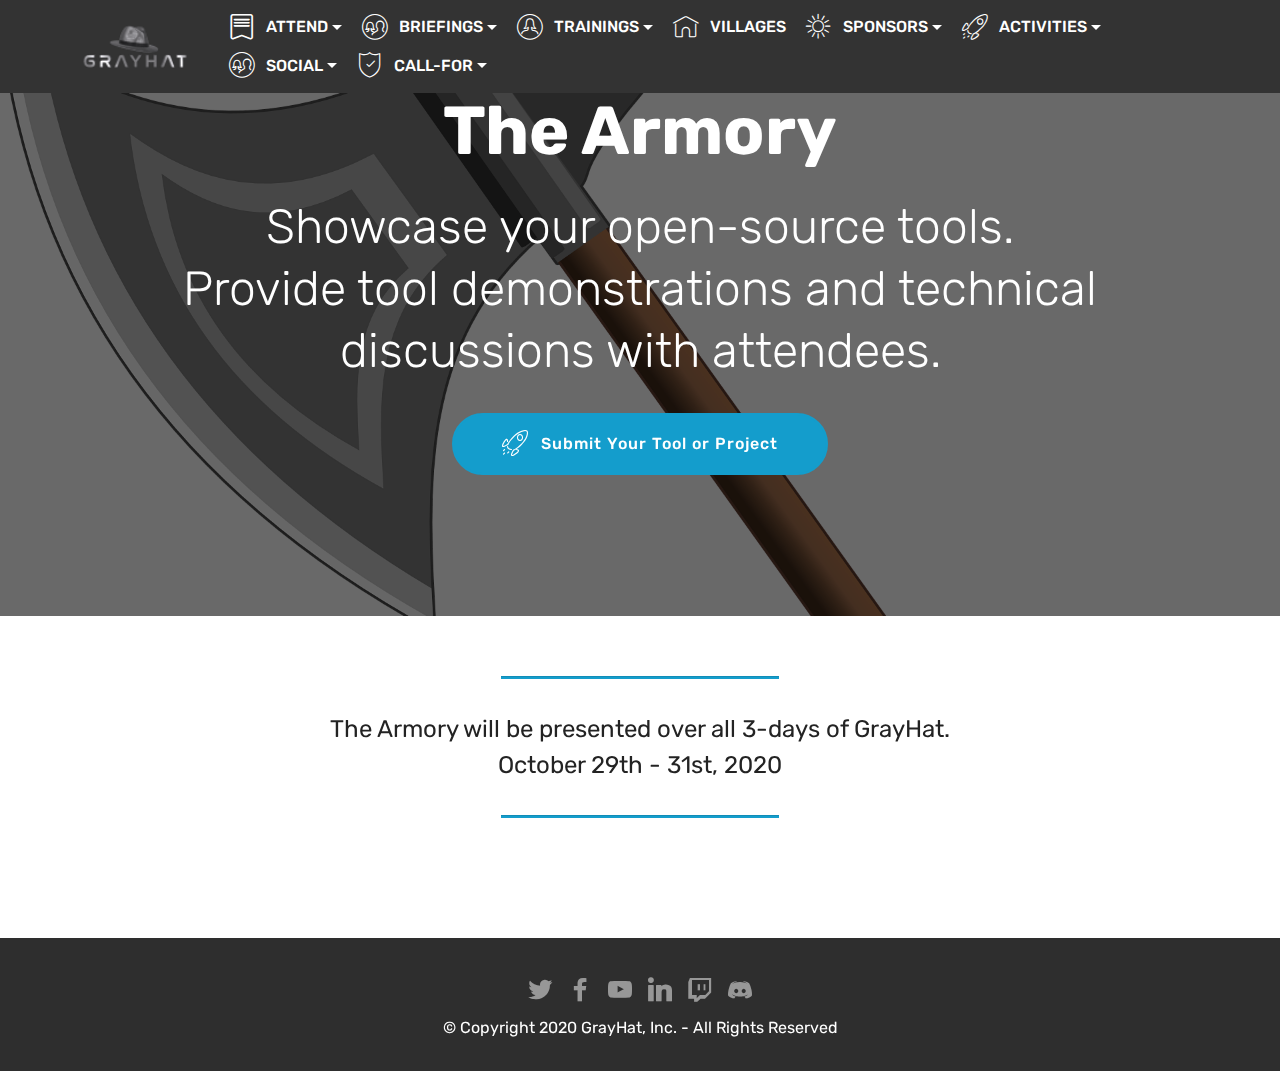
==== commit 76e40261: "updating site" ====
--- a/armory.html
+++ b/armory.html
@@ -59,14 +59,14 @@
                         VILLAGES</a></li><li class="nav-item dropdown"><a class="nav-link link text-white dropdown-toggle display-4" href="https://grayhat.co/schedule.html" aria-expanded="false" data-toggle="dropdown-submenu"><span class="mbri-sun2 mbr-iconfont mbr-iconfont-btn"></span>
                         SPONSORS</a><div class="dropdown-menu"><a class="text-white dropdown-item display-4" href="sponsor-news.html" aria-expanded="false">Business Hall<br></a><a class="text-white dropdown-item display-4" href="sponsor-news.html" aria-expanded="false">Demo Labs<br></a><a class="text-white dropdown-item display-4" href="sponsor-news.html" aria-expanded="false">Become a Sponsor<br></a><a class="text-white dropdown-item display-4" href="sponsor-news.html" aria-expanded="false">Sponsor News<br></a></div></li><li class="nav-item dropdown"><a class="nav-link link text-white dropdown-toggle display-4" href="https://grayhat.co/schedule.html" aria-expanded="false" data-toggle="dropdown-submenu"><span class="mbri-rocket mbr-iconfont mbr-iconfont-btn"></span>
                         ACTIVITIES</a><div class="dropdown-menu"><div class="dropdown"><a class="text-white dropdown-item dropdown-toggle display-4" href="https://grayhat.co/schedule.html" aria-expanded="false" data-toggle="dropdown-submenu">Armory<br></a><div class="dropdown-menu dropdown-submenu"><a class="text-white dropdown-item display-4" href="armory.html" aria-expanded="false">Overview<br></a><a class="text-white dropdown-item display-4" href="armory.html" aria-expanded="false">Schedule</a></div></div><div class="dropdown"><a class="text-white dropdown-item dropdown-toggle display-4" href="https://grayhat.co/schedule.html" aria-expanded="false" data-toggle="dropdown-submenu">Contests</a><div class="dropdown-menu dropdown-submenu"><a class="text-white dropdown-item display-4" href="https://grayhat.co/schedule.html" aria-expanded="false">OpenSOC</a><a class="text-white dropdown-item display-4" href="https://grayhat.co/schedule.html" aria-expanded="false">GrayHat CTF</a><a class="text-white dropdown-item display-4" href="https://grayhat.co/schedule.html" aria-expanded="false">Red Team CTF</a><a class="text-white dropdown-item display-4" href="https://grayhat.co/schedule.html" aria-expanded="false">OpenCTF</a></div></div><div class="dropdown"><a class="text-white dropdown-item dropdown-toggle display-4" href="https://grayhat.co/schedule.html" aria-expanded="false" data-toggle="dropdown-submenu">Bug Bounty Summit</a><div class="dropdown-menu dropdown-submenu"><a class="text-white dropdown-item display-4" href="https://grayhat.co/schedule.html" aria-expanded="false">Schedule</a><a class="text-white dropdown-item display-4" href="https://grayhat.co/schedule.html" aria-expanded="false">Bug Bounty Companies</a><a class="text-white dropdown-item display-4" href="https://grayhat.co/schedule.html" aria-expanded="false">Awards Ceremony</a></div></div></div></li><li class="nav-item dropdown"><a class="nav-link link text-white dropdown-toggle display-4" href="https://grayhat.co/schedule.html" aria-expanded="false" data-toggle="dropdown-submenu"><span class="mbri-users mbr-iconfont mbr-iconfont-btn"></span>
-                        SOCIAL</a><div class="dropdown-menu"><a class="text-white dropdown-item display-4" href="https://discordapp.com/channels/689529864558346331/752277700617437337" aria-expanded="false" target="_blank">Hacker Jeopardy</a><a class="text-white dropdown-item display-4" href="https://discordapp.com/channels/689529864558346331/752277747950420088" aria-expanded="false" target="_blank">Hacker Karaoke</a><a class="text-white dropdown-item display-4" href="https://discordapp.com/channels/689529864558346331/752277824051609680" aria-expanded="false" target="_blank">Hacker Jack</a><a class="text-white dropdown-item display-4" href="https://discordapp.com/channels/689529864558346331/752277846139076668" aria-expanded="false" target="_blank">Who Slide is It?</a></div></li><li class="nav-item dropdown"><a class="nav-link link text-white dropdown-toggle display-4" href="https://grayhat.co/schedule.html" aria-expanded="false" data-toggle="dropdown-submenu"><span class="mbri-protect mbr-iconfont mbr-iconfont-btn"></span>
+                        SOCIAL</a><div class="dropdown-menu"><a class="text-white dropdown-item display-4" href="https://discordapp.com/channels/689529864558346331/752277700617437337" aria-expanded="false" target="_blank">Hacker Jeopardy</a><a class="text-white dropdown-item display-4" href="https://discordapp.com/channels/689529864558346331/752277747950420088" aria-expanded="false" target="_blank">Hacker Karaoke</a><a class="text-white dropdown-item display-4" href="https://discordapp.com/channels/689529864558346331/752277824051609680" aria-expanded="false" target="_blank">Hacker Jack</a><a class="text-white dropdown-item display-4" href="https://discordapp.com/channels/689529864558346331/752277846139076668" aria-expanded="false" target="_blank">Who Slide is It?</a></div></li><li class="nav-item dropdown"><a class="nav-link link text-white dropdown-toggle display-4" href="https://grayhat.co/schedule.html" aria-expanded="true" data-toggle="dropdown-submenu"><span class="mbri-protect mbr-iconfont mbr-iconfont-btn"></span>
                         CALL-FOR</a><div class="dropdown-menu"><a class="text-white dropdown-item display-4" href="https://docs.google.com/forms/d/e/1FAIpQLSeH85j9T8kRL5LylYqbS5KAeYRYimTyxGJGVFm8DTb9JPrv-w/viewform" aria-expanded="false" target="_blank">Call for Training</a><a class="text-white dropdown-item display-4" href="https://docs.google.com/forms/d/e/1FAIpQLSdlSzEYxf9-gH452ZTFCKAq9mHn47L626XNvXeAyffzyzsGUw/viewform" aria-expanded="false">Call for Villages</a><a class="text-white dropdown-item display-4" href="https://docs.google.com/forms/d/e/1FAIpQLSejqxSB2N9RmgLuUEq3yHIbuRSvRcI33FbCUlPXoOQoURFlgw/viewform" aria-expanded="false" target="_blank">Call for Armory</a><a class="text-white dropdown-item display-4" href="https://grayhat.co/schedule.html" aria-expanded="false">Call for Volunteers</a><a class="text-white dropdown-item display-4" href="https://grayhat.co/schedule.html" aria-expanded="false">Scholarship</a><a class="text-white dropdown-item display-4" href="coc.html" aria-expanded="false" target="_blank">Code of Conduct</a></div></li></ul>
             
         </div>
     </nav>
 </section>
 
-<section class="engine"><a href="https://mobirise.info/f">easy website maker</a></section><section class="header1 cid-s9QWpRsljf mbr-parallax-background" id="header1-16">
+<section class="engine"><a href="https://mobirise.info/k">develop your own website</a></section><section class="header1 cid-s9QWpRsljf mbr-parallax-background" id="header1-16">
 
     
 
@@ -78,11 +78,10 @@
             <div class="mbr-white col-md-10">
                 <h1 class="mbr-section-title align-center mbr-bold pb-3 mbr-fonts-style display-1">
                     The Armory</h1>
-                <h3 class="mbr-section-subtitle align-center mbr-light pb-3 mbr-fonts-style display-2">
-                    Coming Soon!</h3>
-                <p class="mbr-text align-center pb-3 mbr-fonts-style display-5">
-                    Showcase your open-source tools. Provide tool demonstrations and technical discussions with attendees.</p>
+                <h3 class="mbr-section-subtitle align-center mbr-light pb-3 mbr-fonts-style display-2">Showcase your open-source tools. Provide tool demonstrations and technical discussions with attendees.</h3>
                 
+                <div class="mbr-section-btn align-center"><a class="btn btn-md btn-primary display-4" href="mailto:armory@grayhat.co"><span class="mbri-rocket mbr-iconfont mbr-iconfont-btn"></span>
+                        Submit Your Tool or Project</a></div>
             </div>
         </div>
     </div>
@@ -97,7 +96,7 @@
         <div class="inner-container" style="width: 100%;">
             <hr class="line" style="width: 25%;">
             <div class="section-text align-center mbr-fonts-style display-5">
-                    The Arsenal will be presented over all 3-days of GrayHat.<br>October 29th - 31st, 2020</div>
+                    The Armory will be presented over all 3-days of GrayHat.<br>October 29th - 31st, 2020</div>
             <hr class="line" style="width: 25%;">
         </div>
         </div>
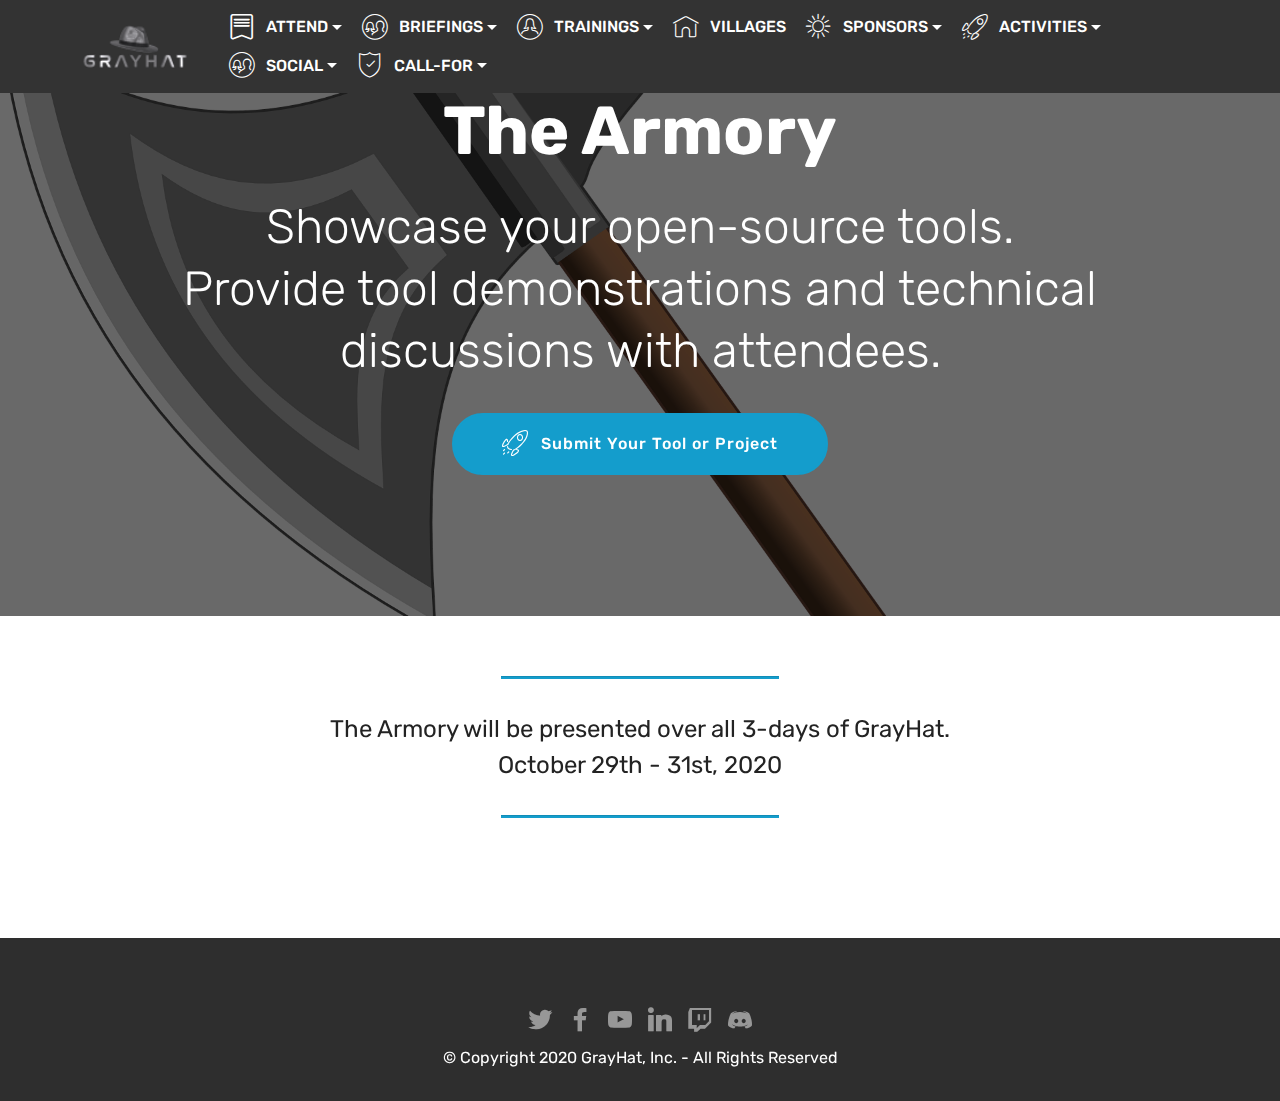
==== commit 1b7cd77d: "updating site" ====
--- a/armory.html
+++ b/armory.html
@@ -1,10 +1,10 @@
 <!DOCTYPE html>
 <html  >
 <head>
-  <!-- Site made with Mobirise Website Builder v4.12.4, https://mobirise.com -->
+  <!-- Site made with Mobirise Website Builder v4.12.3, https://mobirise.com -->
   <meta charset="UTF-8">
   <meta http-equiv="X-UA-Compatible" content="IE=edge">
-  <meta name="generator" content="Mobirise v4.12.4, mobirise.com">
+  <meta name="generator" content="Mobirise v4.12.3, mobirise.com">
   <meta name="viewport" content="width=device-width, initial-scale=1, minimum-scale=1">
   <link rel="shortcut icon" href="assets/images/grayhat-logo-1-122x69.png" type="image/x-icon">
   <meta name="description" content="GrayHat - The Armory">
@@ -66,7 +66,7 @@
     </nav>
 </section>
 
-<section class="engine"><a href="https://mobirise.info/k">develop your own website</a></section><section class="header1 cid-s9QWpRsljf mbr-parallax-background" id="header1-16">
+<section class="engine"><a href="https://mobirise.info/t">free amp template</a></section><section class="header1 cid-s9QWpRsljf mbr-parallax-background" id="header1-16">
 
     
 
--- a/assets/mobirise/css/mbr-additional.css
+++ b/assets/mobirise/css/mbr-additional.css
@@ -2253,7 +2253,7 @@
   transition: box-shadow 0.3s;
 }
 .cid-s6uloFWdCZ {
-  padding-top: 0px;
+  padding-top: 30px;
   padding-bottom: 30px;
   background-color: #2e2e2e;
 }
@@ -2798,6 +2798,61 @@
 }
 @media (max-width: 550px) {
   .cid-s84qAGTljO .price-figure {
+    font-size: 4.25rem;
+  }
+}
+.cid-s9WgtVu6r4 {
+  padding-top: 90px;
+  padding-bottom: 90px;
+  background: linear-gradient(45deg, #0f7699, #cc2952);
+}
+.cid-s9WgtVu6r4 .list-group-item {
+  padding: .75rem 3.25rem;
+}
+.cid-s9WgtVu6r4 .plan {
+  word-break: break-word;
+  position: relative;
+  max-width: 300px;
+  padding-right: 0;
+  padding-left: 0;
+  color: #767676;
+}
+.cid-s9WgtVu6r4 .plan .list-group-item {
+  position: relative;
+  -webkit-justify-content: center;
+  justify-content: center;
+  border: 0;
+}
+.cid-s9WgtVu6r4 .plan .list-group-item::after {
+  position: absolute;
+  bottom: 0;
+  left: 20%;
+  width: 60%;
+  height: 2px;
+  content: "";
+  background-color: #eaeaea;
+}
+.cid-s9WgtVu6r4 .plan .list-group-item:last-child::after {
+  display: none;
+}
+.cid-s9WgtVu6r4 .plan-header {
+  padding-left: 1rem;
+  padding-right: 1rem;
+}
+.cid-s9WgtVu6r4 .plan-header,
+.cid-s9WgtVu6r4 .plan-body {
+  background-color: #fff;
+}
+.cid-s9WgtVu6r4 .price-figure {
+  font-weight: 700;
+  color: #232323;
+}
+.cid-s9WgtVu6r4 .price-value {
+  font-weight: 700;
+  vertical-align: top;
+}
+@media (max-width: 550px) {
+  .cid-s9WgtVu6r4 .price-figure {
     font-size: 4.25rem;
   }
 }
@@ -5097,3 +5152,502 @@
 .cid-s6uloFWdCZ .media-container-row .row-copirayt p {
   width: 100%;
 }
+.cid-s6uldyGZI9 .navbar {
+  padding: .5rem 0;
+  background: #333333;
+  transition: none;
+  min-height: 77px;
+}
+.cid-s6uldyGZI9 .navbar-dropdown.bg-color.transparent.opened {
+  background: #333333;
+}
+.cid-s6uldyGZI9 a {
+  font-style: normal;
+}
+.cid-s6uldyGZI9 .nav-item span {
+  padding-right: 0.4em;
+  line-height: 0.5em;
+  vertical-align: text-bottom;
+  position: relative;
+  text-decoration: none;
+}
+.cid-s6uldyGZI9 .nav-item a {
+  display: -webkit-flex;
+  align-items: center;
+  justify-content: center;
+  padding: 0.7rem 0 !important;
+  margin: 0rem .65rem !important;
+  -webkit-align-items: center;
+  -webkit-justify-content: center;
+}
+.cid-s6uldyGZI9 .nav-item:focus,
+.cid-s6uldyGZI9 .nav-link:focus {
+  outline: none;
+}
+.cid-s6uldyGZI9 .btn {
+  padding: 0.4rem 1.5rem;
+  display: -webkit-inline-flex;
+  align-items: center;
+  -webkit-align-items: center;
+}
+.cid-s6uldyGZI9 .btn .mbr-iconfont {
+  font-size: 1.6rem;
+}
+.cid-s6uldyGZI9 .menu-logo {
+  margin-right: auto;
+}
+.cid-s6uldyGZI9 .menu-logo .navbar-brand {
+  display: flex;
+  margin-left: 5rem;
+  padding: 0;
+  transition: padding .2s;
+  min-height: 3.8rem;
+  -webkit-align-items: center;
+  align-items: center;
+}
+.cid-s6uldyGZI9 .menu-logo .navbar-brand .navbar-caption-wrap {
+  display: flex;
+  -webkit-align-items: center;
+  align-items: center;
+  word-break: break-word;
+  min-width: 7rem;
+  margin: .3rem 0;
+}
+.cid-s6uldyGZI9 .menu-logo .navbar-brand .navbar-caption-wrap .navbar-caption {
+  line-height: 1.2rem !important;
+  padding-right: 2rem;
+}
+.cid-s6uldyGZI9 .menu-logo .navbar-brand .navbar-logo {
+  font-size: 4rem;
+  transition: font-size 0.25s;
+}
+.cid-s6uldyGZI9 .menu-logo .navbar-brand .navbar-logo img {
+  display: flex;
+}
+.cid-s6uldyGZI9 .menu-logo .navbar-brand .navbar-logo .mbr-iconfont {
+  transition: font-size 0.25s;
+}
+.cid-s6uldyGZI9 .menu-logo .navbar-brand .navbar-logo a {
+  display: inline-flex;
+}
+.cid-s6uldyGZI9 .navbar-toggleable-sm .navbar-collapse {
+  justify-content: flex-end;
+  -webkit-justify-content: flex-end;
+  padding-right: 5rem;
+  width: auto;
+}
+.cid-s6uldyGZI9 .navbar-toggleable-sm .navbar-collapse .navbar-nav {
+  flex-wrap: wrap;
+  -webkit-flex-wrap: wrap;
+  padding-left: 0;
+}
+.cid-s6uldyGZI9 .navbar-toggleable-sm .navbar-collapse .navbar-nav .nav-item {
+  -webkit-align-self: center;
+  align-self: center;
+}
+.cid-s6uldyGZI9 .navbar-toggleable-sm .navbar-collapse .navbar-buttons {
+  padding-left: 0;
+  padding-bottom: 0;
+}
+.cid-s6uldyGZI9 .dropdown .dropdown-menu {
+  background: #333333;
+  visibility: hidden;
+  display: block;
+  position: absolute;
+  min-width: 5rem;
+  padding-top: 1.4rem;
+  padding-bottom: 1.4rem;
+  text-align: left;
+}
+.cid-s6uldyGZI9 .dropdown .dropdown-menu .dropdown-item {
+  width: auto;
+  padding: 0.235em 1.5385em 0.235em 1.5385em !important;
+}
+.cid-s6uldyGZI9 .dropdown .dropdown-menu .dropdown-item::after {
+  right: 0.5rem;
+}
+.cid-s6uldyGZI9 .dropdown .dropdown-menu .dropdown-submenu {
+  margin: 0;
+}
+.cid-s6uldyGZI9 .dropdown.open > .dropdown-menu {
+  visibility: visible;
+}
+.cid-s6uldyGZI9 .navbar-toggleable-sm.opened:after {
+  position: absolute;
+  width: 100vw;
+  height: 100vh;
+  content: '';
+  background-color: rgba(0, 0, 0, 0.1);
+  left: 0;
+  bottom: 0;
+  transform: translateY(100%);
+  -webkit-transform: translateY(100%);
+  z-index: 1000;
+}
+.cid-s6uldyGZI9 .navbar.navbar-short {
+  min-height: 60px;
+  transition: all .2s;
+}
+.cid-s6uldyGZI9 .navbar.navbar-short .navbar-toggler-right {
+  top: 20px;
+}
+.cid-s6uldyGZI9 .navbar.navbar-short .navbar-logo a {
+  font-size: 2.5rem !important;
+  line-height: 2.5rem;
+  transition: font-size 0.25s;
+}
+.cid-s6uldyGZI9 .navbar.navbar-short .navbar-logo a .mbr-iconfont {
+  font-size: 2.5rem !important;
+}
+.cid-s6uldyGZI9 .navbar.navbar-short .navbar-logo a img {
+  height: 3rem !important;
+}
+.cid-s6uldyGZI9 .navbar.navbar-short .navbar-brand {
+  min-height: 3rem;
+}
+.cid-s6uldyGZI9 button.navbar-toggler {
+  width: 31px;
+  height: 18px;
+  cursor: pointer;
+  transition: all .2s;
+  top: 1.5rem;
+  right: 1rem;
+}
+.cid-s6uldyGZI9 button.navbar-toggler:focus {
+  outline: none;
+}
+.cid-s6uldyGZI9 button.navbar-toggler .hamburger span {
+  position: absolute;
+  right: 0;
+  width: 30px;
+  height: 2px;
+  border-right: 5px;
+  background-color: #ffffff;
+}
+.cid-s6uldyGZI9 button.navbar-toggler .hamburger span:nth-child(1) {
+  top: 0;
+  transition: all .2s;
+}
+.cid-s6uldyGZI9 button.navbar-toggler .hamburger span:nth-child(2) {
+  top: 8px;
+  transition: all .15s;
+}
+.cid-s6uldyGZI9 button.navbar-toggler .hamburger span:nth-child(3) {
+  top: 8px;
+  transition: all .15s;
+}
+.cid-s6uldyGZI9 button.navbar-toggler .hamburger span:nth-child(4) {
+  top: 16px;
+  transition: all .2s;
+}
+.cid-s6uldyGZI9 nav.opened .hamburger span:nth-child(1) {
+  top: 8px;
+  width: 0;
+  opacity: 0;
+  right: 50%;
+  transition: all .2s;
+}
+.cid-s6uldyGZI9 nav.opened .hamburger span:nth-child(2) {
+  -webkit-transform: rotate(45deg);
+  transform: rotate(45deg);
+  transition: all .25s;
+}
+.cid-s6uldyGZI9 nav.opened .hamburger span:nth-child(3) {
+  -webkit-transform: rotate(-45deg);
+  transform: rotate(-45deg);
+  transition: all .25s;
+}
+.cid-s6uldyGZI9 nav.opened .hamburger span:nth-child(4) {
+  top: 8px;
+  width: 0;
+  opacity: 0;
+  right: 50%;
+  transition: all .2s;
+}
+.cid-s6uldyGZI9 .collapsed.navbar-expand {
+  flex-direction: column;
+  -webkit-flex-direction: column;
+}
+.cid-s6uldyGZI9 .collapsed .btn {
+  display: -webkit-flex;
+}
+.cid-s6uldyGZI9 .collapsed .navbar-collapse {
+  display: none !important;
+  padding-right: 0 !important;
+}
+.cid-s6uldyGZI9 .collapsed .navbar-collapse.collapsing,
+.cid-s6uldyGZI9 .collapsed .navbar-collapse.show {
+  display: block !important;
+}
+.cid-s6uldyGZI9 .collapsed .navbar-collapse.collapsing .navbar-nav,
+.cid-s6uldyGZI9 .collapsed .navbar-collapse.show .navbar-nav {
+  display: block;
+  text-align: center;
+}
+.cid-s6uldyGZI9 .collapsed .navbar-collapse.collapsing .navbar-nav .nav-item,
+.cid-s6uldyGZI9 .collapsed .navbar-collapse.show .navbar-nav .nav-item {
+  clear: both;
+}
+.cid-s6uldyGZI9 .collapsed .navbar-collapse.collapsing .navbar-nav .nav-item:last-child,
+.cid-s6uldyGZI9 .collapsed .navbar-collapse.show .navbar-nav .nav-item:last-child {
+  margin-bottom: 1rem;
+}
+.cid-s6uldyGZI9 .collapsed .navbar-collapse.collapsing .navbar-buttons,
+.cid-s6uldyGZI9 .collapsed .navbar-collapse.show .navbar-buttons {
+  text-align: center;
+}
+.cid-s6uldyGZI9 .collapsed .navbar-collapse.collapsing .navbar-buttons:last-child,
+.cid-s6uldyGZI9 .collapsed .navbar-collapse.show .navbar-buttons:last-child {
+  margin-bottom: 1rem;
+}
+@media (min-width: 1024px) {
+  .cid-s6uldyGZI9 .collapsed:not(.navbar-short) .navbar-collapse {
+    max-height: calc(98.5vh - 3.8rem);
+  }
+}
+.cid-s6uldyGZI9 .collapsed button.navbar-toggler {
+  display: block;
+}
+.cid-s6uldyGZI9 .collapsed .navbar-brand {
+  margin-left: 1rem !important;
+}
+.cid-s6uldyGZI9 .collapsed .navbar-toggleable-sm {
+  flex-direction: column;
+  -webkit-flex-direction: column;
+}
+.cid-s6uldyGZI9 .collapsed .dropdown .dropdown-menu {
+  width: 100%;
+  text-align: center;
+  position: relative;
+  opacity: 0;
+  overflow: hidden;
+  display: block;
+  height: 0;
+  visibility: hidden;
+  padding: 0;
+  transition-duration: .5s;
+  transition-property: opacity,padding,height;
+}
+.cid-s6uldyGZI9 .collapsed .dropdown.open > .dropdown-menu {
+  position: relative;
+  opacity: 1;
+  height: auto;
+  padding: 1.4rem 0;
+  visibility: visible;
+}
+.cid-s6uldyGZI9 .collapsed .dropdown .dropdown-submenu {
+  left: 0;
+  text-align: center;
+  width: 100%;
+}
+.cid-s6uldyGZI9 .collapsed .dropdown .dropdown-toggle[data-toggle="dropdown-submenu"]::after {
+  margin-top: 0;
+  position: inherit;
+  right: 0;
+  top: 50%;
+  display: inline-block;
+  width: 0;
+  height: 0;
+  margin-left: .3em;
+  vertical-align: middle;
+  content: "";
+  border-top: .30em solid;
+  border-right: .30em solid transparent;
+  border-left: .30em solid transparent;
+}
+@media (max-width: 1023px) {
+  .cid-s6uldyGZI9 .navbar-expand {
+    flex-direction: column;
+    -webkit-flex-direction: column;
+  }
+  .cid-s6uldyGZI9 img {
+    height: 3.8rem !important;
+  }
+  .cid-s6uldyGZI9 .btn {
+    display: -webkit-flex;
+  }
+  .cid-s6uldyGZI9 button.navbar-toggler {
+    display: block;
+  }
+  .cid-s6uldyGZI9 .navbar-brand {
+    margin-left: 1rem !important;
+  }
+  .cid-s6uldyGZI9 .navbar-toggleable-sm {
+    flex-direction: column;
+    -webkit-flex-direction: column;
+  }
+  .cid-s6uldyGZI9 .navbar-collapse {
+    display: none !important;
+    padding-right: 0 !important;
+  }
+  .cid-s6uldyGZI9 .navbar-collapse.collapsing,
+  .cid-s6uldyGZI9 .navbar-collapse.show {
+    display: block !important;
+  }
+  .cid-s6uldyGZI9 .navbar-collapse.collapsing .navbar-nav,
+  .cid-s6uldyGZI9 .navbar-collapse.show .navbar-nav {
+    display: block;
+    text-align: center;
+  }
+  .cid-s6uldyGZI9 .navbar-collapse.collapsing .navbar-nav .nav-item,
+  .cid-s6uldyGZI9 .navbar-collapse.show .navbar-nav .nav-item {
+    clear: both;
+  }
+  .cid-s6uldyGZI9 .navbar-collapse.collapsing .navbar-nav .nav-item:last-child,
+  .cid-s6uldyGZI9 .navbar-collapse.show .navbar-nav .nav-item:last-child {
+    margin-bottom: 1rem;
+  }
+  .cid-s6uldyGZI9 .navbar-collapse.collapsing .navbar-buttons,
+  .cid-s6uldyGZI9 .navbar-collapse.show .navbar-buttons {
+    text-align: center;
+  }
+  .cid-s6uldyGZI9 .navbar-collapse.collapsing .navbar-buttons:last-child,
+  .cid-s6uldyGZI9 .navbar-collapse.show .navbar-buttons:last-child {
+    margin-bottom: 1rem;
+  }
+  .cid-s6uldyGZI9 .dropdown .dropdown-menu {
+    width: 100%;
+    text-align: center;
+    position: relative;
+    opacity: 0;
+    overflow: hidden;
+    display: block;
+    height: 0;
+    visibility: hidden;
+    padding: 0;
+    transition-duration: .5s;
+    transition-property: opacity,padding,height;
+  }
+  .cid-s6uldyGZI9 .dropdown.open > .dropdown-menu {
+    position: relative;
+    opacity: 1;
+    height: auto;
+    padding: 1.4rem 0;
+    visibility: visible;
+  }
+  .cid-s6uldyGZI9 .dropdown .dropdown-submenu {
+    left: 0;
+    text-align: center;
+    width: 100%;
+  }
+  .cid-s6uldyGZI9 .dropdown .dropdown-toggle[data-toggle="dropdown-submenu"]::after {
+    margin-top: 0;
+    position: inherit;
+    right: 0;
+    top: 50%;
+    display: inline-block;
+    width: 0;
+    height: 0;
+    margin-left: .3em;
+    vertical-align: middle;
+    content: "";
+    border-top: .30em solid;
+    border-right: .30em solid transparent;
+    border-left: .30em solid transparent;
+  }
+}
+@media (min-width: 767px) {
+  .cid-s6uldyGZI9 .menu-logo {
+    flex-shrink: 0;
+    -webkit-flex-shrink: 0;
+  }
+}
+.cid-s6uldyGZI9 .navbar-collapse {
+  flex-basis: auto;
+  -webkit-flex-basis: auto;
+}
+.cid-s6uldyGZI9 .nav-link:hover,
+.cid-s6uldyGZI9 .dropdown-item:hover {
+  color: #c1c1c1 !important;
+}
+.cid-s9ReldK39R {
+  padding-top: 60px;
+  padding-bottom: 60px;
+  background-color: #ffffff;
+}
+.cid-s9ReldK39R .mbr-section-subtitle {
+  color: #767676;
+}
+.cid-s9RemLseu5 {
+  padding-top: 60px;
+  padding-bottom: 60px;
+  background-color: #ffffff;
+}
+.cid-s6uloFWdCZ {
+  padding-top: 30px;
+  padding-bottom: 30px;
+  background-color: #2e2e2e;
+}
+.cid-s6uloFWdCZ .row-links {
+  width: 100%;
+  -webkit-justify-content: center;
+  justify-content: center;
+}
+.cid-s6uloFWdCZ .social-row {
+  width: 100%;
+  -webkit-justify-content: center;
+  justify-content: center;
+}
+.cid-s6uloFWdCZ .media-container-row {
+  -webkit-flex-direction: column;
+  flex-direction: column;
+  -webkit-justify-content: center;
+  justify-content: center;
+  -webkit-align-items: center;
+  align-items: center;
+}
+.cid-s6uloFWdCZ .media-container-row .foot-menu {
+  list-style: none;
+  display: flex;
+  -webkit-justify-content: center;
+  justify-content: center;
+  -webkit-flex-wrap: wrap;
+  flex-wrap: wrap;
+  padding: 0;
+  margin-bottom: 0;
+}
+.cid-s6uloFWdCZ .media-container-row .foot-menu li {
+  padding: 0 1rem 1rem 1rem;
+}
+.cid-s6uloFWdCZ .media-container-row .foot-menu li p {
+  margin: 0;
+}
+.cid-s6uloFWdCZ .media-container-row .social-list {
+  padding-left: 0;
+  margin-bottom: 0;
+  list-style: none;
+  display: flex;
+  -webkit-flex-wrap: wrap;
+  flex-wrap: wrap;
+  -webkit-justify-content: flex-end;
+  justify-content: flex-end;
+}
+.cid-s6uloFWdCZ .media-container-row .social-list .mbr-iconfont-social {
+  font-size: 1.5rem;
+  color: #ffffff;
+}
+.cid-s6uloFWdCZ .media-container-row .social-list .soc-item {
+  margin: 0 .5rem;
+}
+.cid-s6uloFWdCZ .media-container-row .social-list a {
+  margin: 0;
+  opacity: .5;
+  -webkit-transition: .2s linear;
+  transition: .2s linear;
+}
+.cid-s6uloFWdCZ .media-container-row .social-list a:hover {
+  opacity: 1;
+}
+@media (max-width: 767px) {
+  .cid-s6uloFWdCZ .media-container-row .social-list {
+    -webkit-justify-content: center;
+    justify-content: center;
+  }
+}
+.cid-s6uloFWdCZ .media-container-row .row-copirayt {
+  word-break: break-word;
+  width: 100%;
+}
+.cid-s6uloFWdCZ .media-container-row .row-copirayt p {
+  width: 100%;
+}
--- a/assets/mobirise/css/mbr-additional.css
+++ b/assets/mobirise/css/mbr-additional.css
@@ -2253,7 +2253,7 @@
   transition: box-shadow 0.3s;
 }
 .cid-s6uloFWdCZ {
-  padding-top: 0px;
+  padding-top: 30px;
   padding-bottom: 30px;
   background-color: #2e2e2e;
 }
@@ -2798,6 +2798,61 @@
 }
 @media (max-width: 550px) {
   .cid-s84qAGTljO .price-figure {
+    font-size: 4.25rem;
+  }
+}
+.cid-s9WgtVu6r4 {
+  padding-top: 90px;
+  padding-bottom: 90px;
+  background: linear-gradient(45deg, #0f7699, #cc2952);
+}
+.cid-s9WgtVu6r4 .list-group-item {
+  padding: .75rem 3.25rem;
+}
+.cid-s9WgtVu6r4 .plan {
+  word-break: break-word;
+  position: relative;
+  max-width: 300px;
+  padding-right: 0;
+  padding-left: 0;
+  color: #767676;
+}
+.cid-s9WgtVu6r4 .plan .list-group-item {
+  position: relative;
+  -webkit-justify-content: center;
+  justify-content: center;
+  border: 0;
+}
+.cid-s9WgtVu6r4 .plan .list-group-item::after {
+  position: absolute;
+  bottom: 0;
+  left: 20%;
+  width: 60%;
+  height: 2px;
+  content: "";
+  background-color: #eaeaea;
+}
+.cid-s9WgtVu6r4 .plan .list-group-item:last-child::after {
+  display: none;
+}
+.cid-s9WgtVu6r4 .plan-header {
+  padding-left: 1rem;
+  padding-right: 1rem;
+}
+.cid-s9WgtVu6r4 .plan-header,
+.cid-s9WgtVu6r4 .plan-body {
+  background-color: #fff;
+}
+.cid-s9WgtVu6r4 .price-figure {
+  font-weight: 700;
+  color: #232323;
+}
+.cid-s9WgtVu6r4 .price-value {
+  font-weight: 700;
+  vertical-align: top;
+}
+@media (max-width: 550px) {
+  .cid-s9WgtVu6r4 .price-figure {
     font-size: 4.25rem;
   }
 }
@@ -5097,3 +5152,502 @@
 .cid-s6uloFWdCZ .media-container-row .row-copirayt p {
   width: 100%;
 }
+.cid-s6uldyGZI9 .navbar {
+  padding: .5rem 0;
+  background: #333333;
+  transition: none;
+  min-height: 77px;
+}
+.cid-s6uldyGZI9 .navbar-dropdown.bg-color.transparent.opened {
+  background: #333333;
+}
+.cid-s6uldyGZI9 a {
+  font-style: normal;
+}
+.cid-s6uldyGZI9 .nav-item span {
+  padding-right: 0.4em;
+  line-height: 0.5em;
+  vertical-align: text-bottom;
+  position: relative;
+  text-decoration: none;
+}
+.cid-s6uldyGZI9 .nav-item a {
+  display: -webkit-flex;
+  align-items: center;
+  justify-content: center;
+  padding: 0.7rem 0 !important;
+  margin: 0rem .65rem !important;
+  -webkit-align-items: center;
+  -webkit-justify-content: center;
+}
+.cid-s6uldyGZI9 .nav-item:focus,
+.cid-s6uldyGZI9 .nav-link:focus {
+  outline: none;
+}
+.cid-s6uldyGZI9 .btn {
+  padding: 0.4rem 1.5rem;
+  display: -webkit-inline-flex;
+  align-items: center;
+  -webkit-align-items: center;
+}
+.cid-s6uldyGZI9 .btn .mbr-iconfont {
+  font-size: 1.6rem;
+}
+.cid-s6uldyGZI9 .menu-logo {
+  margin-right: auto;
+}
+.cid-s6uldyGZI9 .menu-logo .navbar-brand {
+  display: flex;
+  margin-left: 5rem;
+  padding: 0;
+  transition: padding .2s;
+  min-height: 3.8rem;
+  -webkit-align-items: center;
+  align-items: center;
+}
+.cid-s6uldyGZI9 .menu-logo .navbar-brand .navbar-caption-wrap {
+  display: flex;
+  -webkit-align-items: center;
+  align-items: center;
+  word-break: break-word;
+  min-width: 7rem;
+  margin: .3rem 0;
+}
+.cid-s6uldyGZI9 .menu-logo .navbar-brand .navbar-caption-wrap .navbar-caption {
+  line-height: 1.2rem !important;
+  padding-right: 2rem;
+}
+.cid-s6uldyGZI9 .menu-logo .navbar-brand .navbar-logo {
+  font-size: 4rem;
+  transition: font-size 0.25s;
+}
+.cid-s6uldyGZI9 .menu-logo .navbar-brand .navbar-logo img {
+  display: flex;
+}
+.cid-s6uldyGZI9 .menu-logo .navbar-brand .navbar-logo .mbr-iconfont {
+  transition: font-size 0.25s;
+}
+.cid-s6uldyGZI9 .menu-logo .navbar-brand .navbar-logo a {
+  display: inline-flex;
+}
+.cid-s6uldyGZI9 .navbar-toggleable-sm .navbar-collapse {
+  justify-content: flex-end;
+  -webkit-justify-content: flex-end;
+  padding-right: 5rem;
+  width: auto;
+}
+.cid-s6uldyGZI9 .navbar-toggleable-sm .navbar-collapse .navbar-nav {
+  flex-wrap: wrap;
+  -webkit-flex-wrap: wrap;
+  padding-left: 0;
+}
+.cid-s6uldyGZI9 .navbar-toggleable-sm .navbar-collapse .navbar-nav .nav-item {
+  -webkit-align-self: center;
+  align-self: center;
+}
+.cid-s6uldyGZI9 .navbar-toggleable-sm .navbar-collapse .navbar-buttons {
+  padding-left: 0;
+  padding-bottom: 0;
+}
+.cid-s6uldyGZI9 .dropdown .dropdown-menu {
+  background: #333333;
+  visibility: hidden;
+  display: block;
+  position: absolute;
+  min-width: 5rem;
+  padding-top: 1.4rem;
+  padding-bottom: 1.4rem;
+  text-align: left;
+}
+.cid-s6uldyGZI9 .dropdown .dropdown-menu .dropdown-item {
+  width: auto;
+  padding: 0.235em 1.5385em 0.235em 1.5385em !important;
+}
+.cid-s6uldyGZI9 .dropdown .dropdown-menu .dropdown-item::after {
+  right: 0.5rem;
+}
+.cid-s6uldyGZI9 .dropdown .dropdown-menu .dropdown-submenu {
+  margin: 0;
+}
+.cid-s6uldyGZI9 .dropdown.open > .dropdown-menu {
+  visibility: visible;
+}
+.cid-s6uldyGZI9 .navbar-toggleable-sm.opened:after {
+  position: absolute;
+  width: 100vw;
+  height: 100vh;
+  content: '';
+  background-color: rgba(0, 0, 0, 0.1);
+  left: 0;
+  bottom: 0;
+  transform: translateY(100%);
+  -webkit-transform: translateY(100%);
+  z-index: 1000;
+}
+.cid-s6uldyGZI9 .navbar.navbar-short {
+  min-height: 60px;
+  transition: all .2s;
+}
+.cid-s6uldyGZI9 .navbar.navbar-short .navbar-toggler-right {
+  top: 20px;
+}
+.cid-s6uldyGZI9 .navbar.navbar-short .navbar-logo a {
+  font-size: 2.5rem !important;
+  line-height: 2.5rem;
+  transition: font-size 0.25s;
+}
+.cid-s6uldyGZI9 .navbar.navbar-short .navbar-logo a .mbr-iconfont {
+  font-size: 2.5rem !important;
+}
+.cid-s6uldyGZI9 .navbar.navbar-short .navbar-logo a img {
+  height: 3rem !important;
+}
+.cid-s6uldyGZI9 .navbar.navbar-short .navbar-brand {
+  min-height: 3rem;
+}
+.cid-s6uldyGZI9 button.navbar-toggler {
+  width: 31px;
+  height: 18px;
+  cursor: pointer;
+  transition: all .2s;
+  top: 1.5rem;
+  right: 1rem;
+}
+.cid-s6uldyGZI9 button.navbar-toggler:focus {
+  outline: none;
+}
+.cid-s6uldyGZI9 button.navbar-toggler .hamburger span {
+  position: absolute;
+  right: 0;
+  width: 30px;
+  height: 2px;
+  border-right: 5px;
+  background-color: #ffffff;
+}
+.cid-s6uldyGZI9 button.navbar-toggler .hamburger span:nth-child(1) {
+  top: 0;
+  transition: all .2s;
+}
+.cid-s6uldyGZI9 button.navbar-toggler .hamburger span:nth-child(2) {
+  top: 8px;
+  transition: all .15s;
+}
+.cid-s6uldyGZI9 button.navbar-toggler .hamburger span:nth-child(3) {
+  top: 8px;
+  transition: all .15s;
+}
+.cid-s6uldyGZI9 button.navbar-toggler .hamburger span:nth-child(4) {
+  top: 16px;
+  transition: all .2s;
+}
+.cid-s6uldyGZI9 nav.opened .hamburger span:nth-child(1) {
+  top: 8px;
+  width: 0;
+  opacity: 0;
+  right: 50%;
+  transition: all .2s;
+}
+.cid-s6uldyGZI9 nav.opened .hamburger span:nth-child(2) {
+  -webkit-transform: rotate(45deg);
+  transform: rotate(45deg);
+  transition: all .25s;
+}
+.cid-s6uldyGZI9 nav.opened .hamburger span:nth-child(3) {
+  -webkit-transform: rotate(-45deg);
+  transform: rotate(-45deg);
+  transition: all .25s;
+}
+.cid-s6uldyGZI9 nav.opened .hamburger span:nth-child(4) {
+  top: 8px;
+  width: 0;
+  opacity: 0;
+  right: 50%;
+  transition: all .2s;
+}
+.cid-s6uldyGZI9 .collapsed.navbar-expand {
+  flex-direction: column;
+  -webkit-flex-direction: column;
+}
+.cid-s6uldyGZI9 .collapsed .btn {
+  display: -webkit-flex;
+}
+.cid-s6uldyGZI9 .collapsed .navbar-collapse {
+  display: none !important;
+  padding-right: 0 !important;
+}
+.cid-s6uldyGZI9 .collapsed .navbar-collapse.collapsing,
+.cid-s6uldyGZI9 .collapsed .navbar-collapse.show {
+  display: block !important;
+}
+.cid-s6uldyGZI9 .collapsed .navbar-collapse.collapsing .navbar-nav,
+.cid-s6uldyGZI9 .collapsed .navbar-collapse.show .navbar-nav {
+  display: block;
+  text-align: center;
+}
+.cid-s6uldyGZI9 .collapsed .navbar-collapse.collapsing .navbar-nav .nav-item,
+.cid-s6uldyGZI9 .collapsed .navbar-collapse.show .navbar-nav .nav-item {
+  clear: both;
+}
+.cid-s6uldyGZI9 .collapsed .navbar-collapse.collapsing .navbar-nav .nav-item:last-child,
+.cid-s6uldyGZI9 .collapsed .navbar-collapse.show .navbar-nav .nav-item:last-child {
+  margin-bottom: 1rem;
+}
+.cid-s6uldyGZI9 .collapsed .navbar-collapse.collapsing .navbar-buttons,
+.cid-s6uldyGZI9 .collapsed .navbar-collapse.show .navbar-buttons {
+  text-align: center;
+}
+.cid-s6uldyGZI9 .collapsed .navbar-collapse.collapsing .navbar-buttons:last-child,
+.cid-s6uldyGZI9 .collapsed .navbar-collapse.show .navbar-buttons:last-child {
+  margin-bottom: 1rem;
+}
+@media (min-width: 1024px) {
+  .cid-s6uldyGZI9 .collapsed:not(.navbar-short) .navbar-collapse {
+    max-height: calc(98.5vh - 3.8rem);
+  }
+}
+.cid-s6uldyGZI9 .collapsed button.navbar-toggler {
+  display: block;
+}
+.cid-s6uldyGZI9 .collapsed .navbar-brand {
+  margin-left: 1rem !important;
+}
+.cid-s6uldyGZI9 .collapsed .navbar-toggleable-sm {
+  flex-direction: column;
+  -webkit-flex-direction: column;
+}
+.cid-s6uldyGZI9 .collapsed .dropdown .dropdown-menu {
+  width: 100%;
+  text-align: center;
+  position: relative;
+  opacity: 0;
+  overflow: hidden;
+  display: block;
+  height: 0;
+  visibility: hidden;
+  padding: 0;
+  transition-duration: .5s;
+  transition-property: opacity,padding,height;
+}
+.cid-s6uldyGZI9 .collapsed .dropdown.open > .dropdown-menu {
+  position: relative;
+  opacity: 1;
+  height: auto;
+  padding: 1.4rem 0;
+  visibility: visible;
+}
+.cid-s6uldyGZI9 .collapsed .dropdown .dropdown-submenu {
+  left: 0;
+  text-align: center;
+  width: 100%;
+}
+.cid-s6uldyGZI9 .collapsed .dropdown .dropdown-toggle[data-toggle="dropdown-submenu"]::after {
+  margin-top: 0;
+  position: inherit;
+  right: 0;
+  top: 50%;
+  display: inline-block;
+  width: 0;
+  height: 0;
+  margin-left: .3em;
+  vertical-align: middle;
+  content: "";
+  border-top: .30em solid;
+  border-right: .30em solid transparent;
+  border-left: .30em solid transparent;
+}
+@media (max-width: 1023px) {
+  .cid-s6uldyGZI9 .navbar-expand {
+    flex-direction: column;
+    -webkit-flex-direction: column;
+  }
+  .cid-s6uldyGZI9 img {
+    height: 3.8rem !important;
+  }
+  .cid-s6uldyGZI9 .btn {
+    display: -webkit-flex;
+  }
+  .cid-s6uldyGZI9 button.navbar-toggler {
+    display: block;
+  }
+  .cid-s6uldyGZI9 .navbar-brand {
+    margin-left: 1rem !important;
+  }
+  .cid-s6uldyGZI9 .navbar-toggleable-sm {
+    flex-direction: column;
+    -webkit-flex-direction: column;
+  }
+  .cid-s6uldyGZI9 .navbar-collapse {
+    display: none !important;
+    padding-right: 0 !important;
+  }
+  .cid-s6uldyGZI9 .navbar-collapse.collapsing,
+  .cid-s6uldyGZI9 .navbar-collapse.show {
+    display: block !important;
+  }
+  .cid-s6uldyGZI9 .navbar-collapse.collapsing .navbar-nav,
+  .cid-s6uldyGZI9 .navbar-collapse.show .navbar-nav {
+    display: block;
+    text-align: center;
+  }
+  .cid-s6uldyGZI9 .navbar-collapse.collapsing .navbar-nav .nav-item,
+  .cid-s6uldyGZI9 .navbar-collapse.show .navbar-nav .nav-item {
+    clear: both;
+  }
+  .cid-s6uldyGZI9 .navbar-collapse.collapsing .navbar-nav .nav-item:last-child,
+  .cid-s6uldyGZI9 .navbar-collapse.show .navbar-nav .nav-item:last-child {
+    margin-bottom: 1rem;
+  }
+  .cid-s6uldyGZI9 .navbar-collapse.collapsing .navbar-buttons,
+  .cid-s6uldyGZI9 .navbar-collapse.show .navbar-buttons {
+    text-align: center;
+  }
+  .cid-s6uldyGZI9 .navbar-collapse.collapsing .navbar-buttons:last-child,
+  .cid-s6uldyGZI9 .navbar-collapse.show .navbar-buttons:last-child {
+    margin-bottom: 1rem;
+  }
+  .cid-s6uldyGZI9 .dropdown .dropdown-menu {
+    width: 100%;
+    text-align: center;
+    position: relative;
+    opacity: 0;
+    overflow: hidden;
+    display: block;
+    height: 0;
+    visibility: hidden;
+    padding: 0;
+    transition-duration: .5s;
+    transition-property: opacity,padding,height;
+  }
+  .cid-s6uldyGZI9 .dropdown.open > .dropdown-menu {
+    position: relative;
+    opacity: 1;
+    height: auto;
+    padding: 1.4rem 0;
+    visibility: visible;
+  }
+  .cid-s6uldyGZI9 .dropdown .dropdown-submenu {
+    left: 0;
+    text-align: center;
+    width: 100%;
+  }
+  .cid-s6uldyGZI9 .dropdown .dropdown-toggle[data-toggle="dropdown-submenu"]::after {
+    margin-top: 0;
+    position: inherit;
+    right: 0;
+    top: 50%;
+    display: inline-block;
+    width: 0;
+    height: 0;
+    margin-left: .3em;
+    vertical-align: middle;
+    content: "";
+    border-top: .30em solid;
+    border-right: .30em solid transparent;
+    border-left: .30em solid transparent;
+  }
+}
+@media (min-width: 767px) {
+  .cid-s6uldyGZI9 .menu-logo {
+    flex-shrink: 0;
+    -webkit-flex-shrink: 0;
+  }
+}
+.cid-s6uldyGZI9 .navbar-collapse {
+  flex-basis: auto;
+  -webkit-flex-basis: auto;
+}
+.cid-s6uldyGZI9 .nav-link:hover,
+.cid-s6uldyGZI9 .dropdown-item:hover {
+  color: #c1c1c1 !important;
+}
+.cid-s9ReldK39R {
+  padding-top: 60px;
+  padding-bottom: 60px;
+  background-color: #ffffff;
+}
+.cid-s9ReldK39R .mbr-section-subtitle {
+  color: #767676;
+}
+.cid-s9RemLseu5 {
+  padding-top: 60px;
+  padding-bottom: 60px;
+  background-color: #ffffff;
+}
+.cid-s6uloFWdCZ {
+  padding-top: 30px;
+  padding-bottom: 30px;
+  background-color: #2e2e2e;
+}
+.cid-s6uloFWdCZ .row-links {
+  width: 100%;
+  -webkit-justify-content: center;
+  justify-content: center;
+}
+.cid-s6uloFWdCZ .social-row {
+  width: 100%;
+  -webkit-justify-content: center;
+  justify-content: center;
+}
+.cid-s6uloFWdCZ .media-container-row {
+  -webkit-flex-direction: column;
+  flex-direction: column;
+  -webkit-justify-content: center;
+  justify-content: center;
+  -webkit-align-items: center;
+  align-items: center;
+}
+.cid-s6uloFWdCZ .media-container-row .foot-menu {
+  list-style: none;
+  display: flex;
+  -webkit-justify-content: center;
+  justify-content: center;
+  -webkit-flex-wrap: wrap;
+  flex-wrap: wrap;
+  padding: 0;
+  margin-bottom: 0;
+}
+.cid-s6uloFWdCZ .media-container-row .foot-menu li {
+  padding: 0 1rem 1rem 1rem;
+}
+.cid-s6uloFWdCZ .media-container-row .foot-menu li p {
+  margin: 0;
+}
+.cid-s6uloFWdCZ .media-container-row .social-list {
+  padding-left: 0;
+  margin-bottom: 0;
+  list-style: none;
+  display: flex;
+  -webkit-flex-wrap: wrap;
+  flex-wrap: wrap;
+  -webkit-justify-content: flex-end;
+  justify-content: flex-end;
+}
+.cid-s6uloFWdCZ .media-container-row .social-list .mbr-iconfont-social {
+  font-size: 1.5rem;
+  color: #ffffff;
+}
+.cid-s6uloFWdCZ .media-container-row .social-list .soc-item {
+  margin: 0 .5rem;
+}
+.cid-s6uloFWdCZ .media-container-row .social-list a {
+  margin: 0;
+  opacity: .5;
+  -webkit-transition: .2s linear;
+  transition: .2s linear;
+}
+.cid-s6uloFWdCZ .media-container-row .social-list a:hover {
+  opacity: 1;
+}
+@media (max-width: 767px) {
+  .cid-s6uloFWdCZ .media-container-row .social-list {
+    -webkit-justify-content: center;
+    justify-content: center;
+  }
+}
+.cid-s6uloFWdCZ .media-container-row .row-copirayt {
+  word-break: break-word;
+  width: 100%;
+}
+.cid-s6uloFWdCZ .media-container-row .row-copirayt p {
+  width: 100%;
+}
